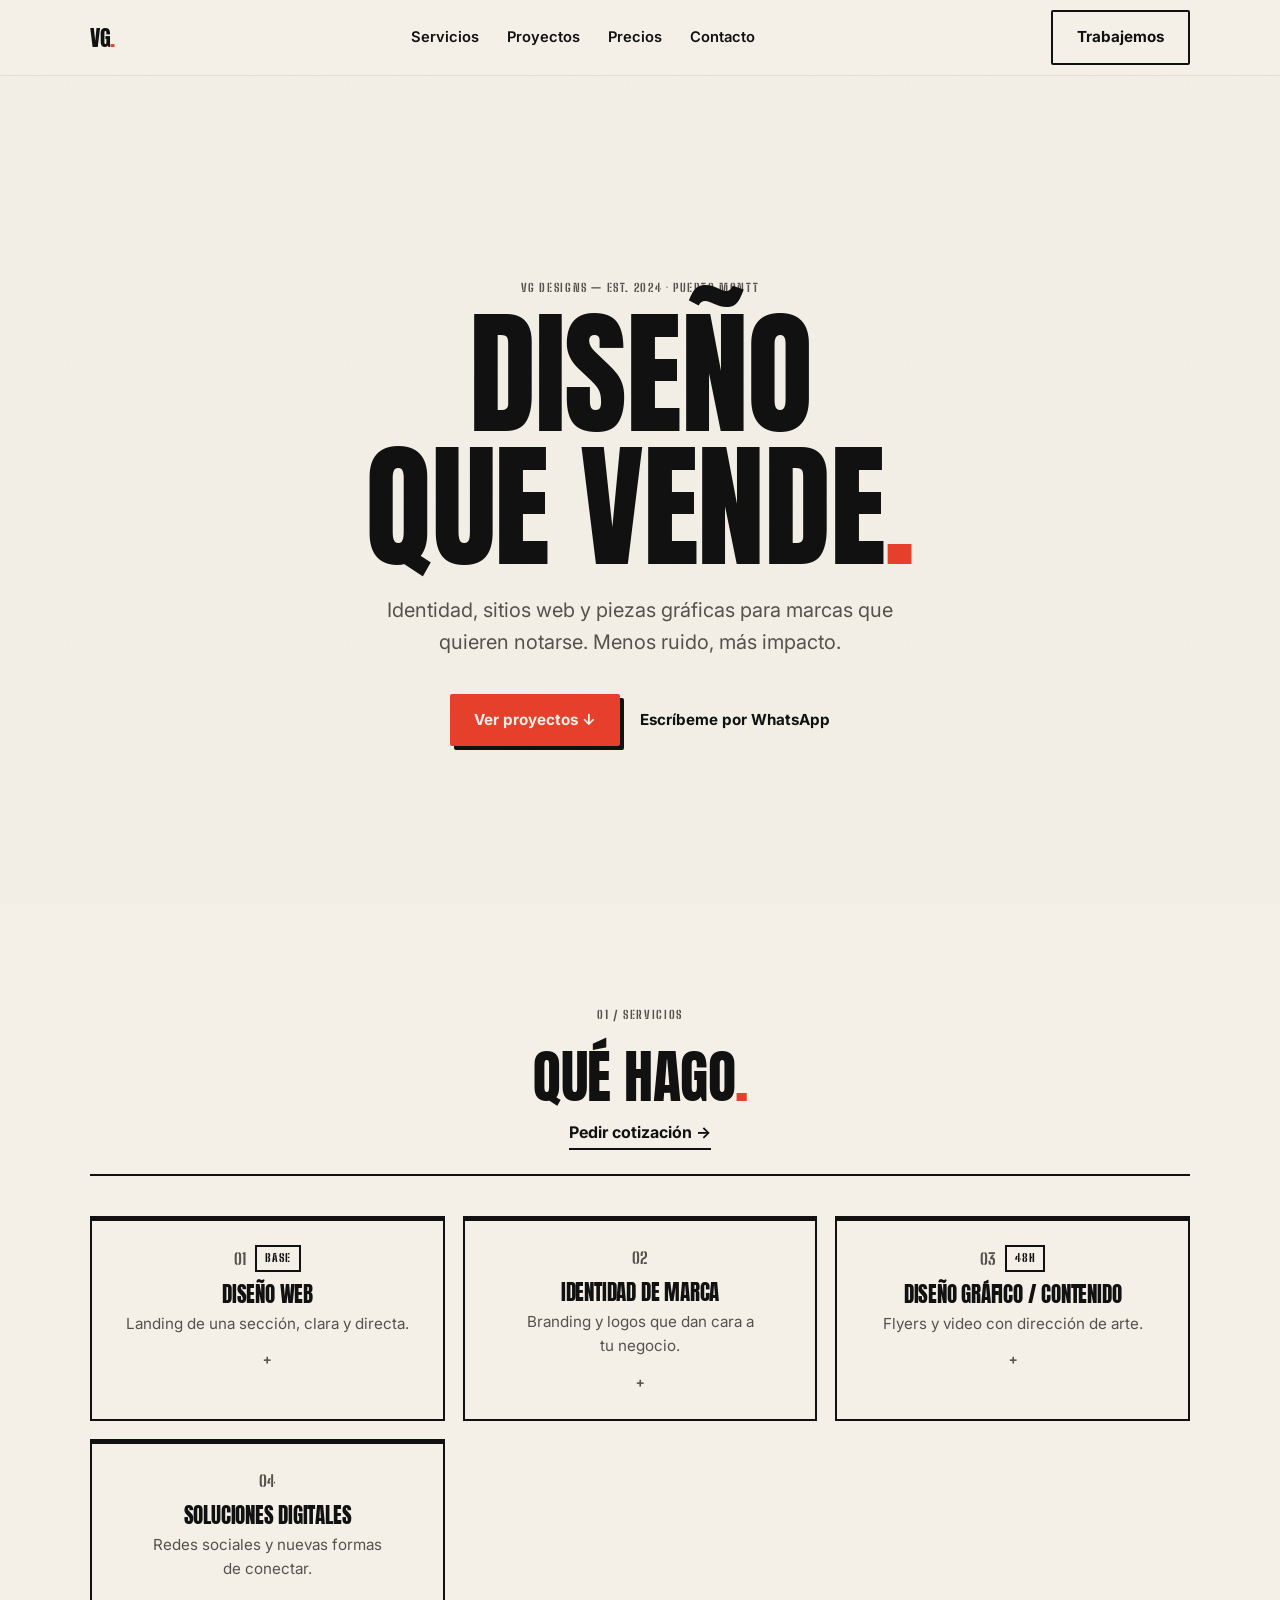
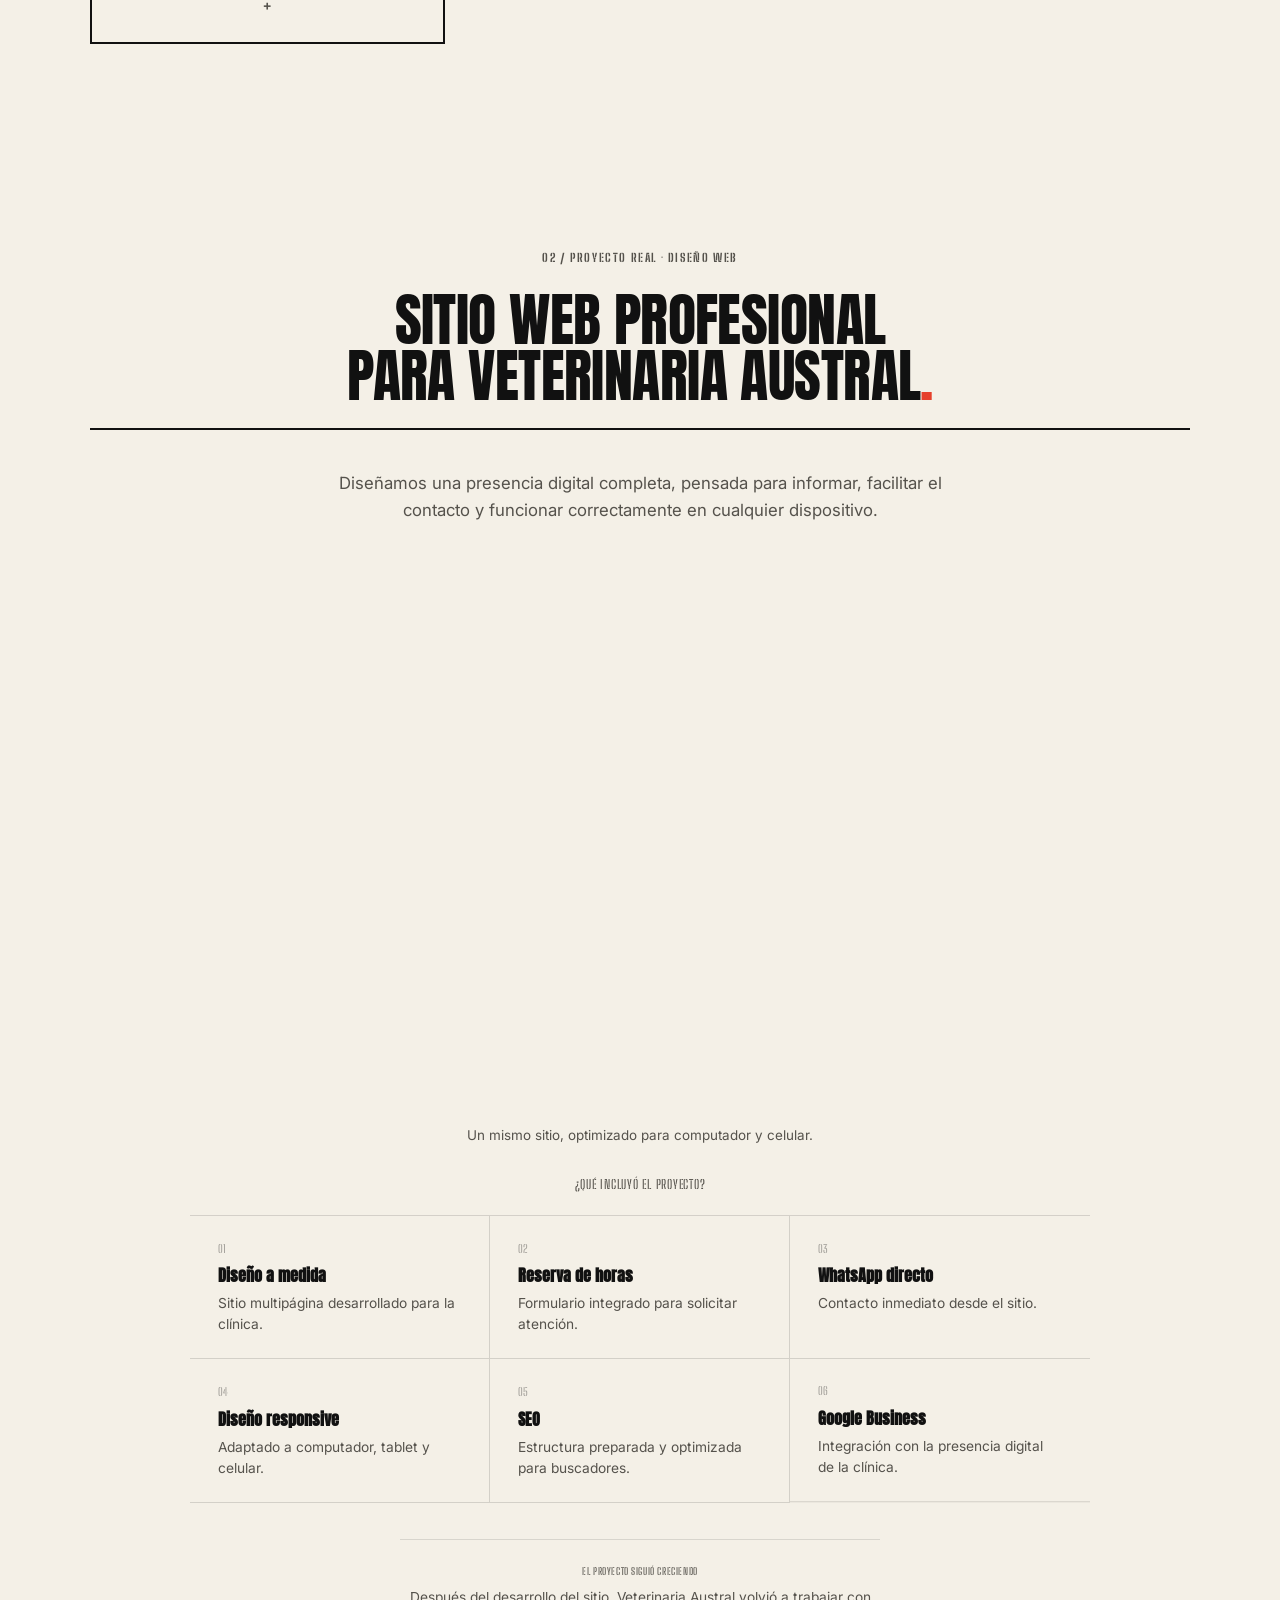
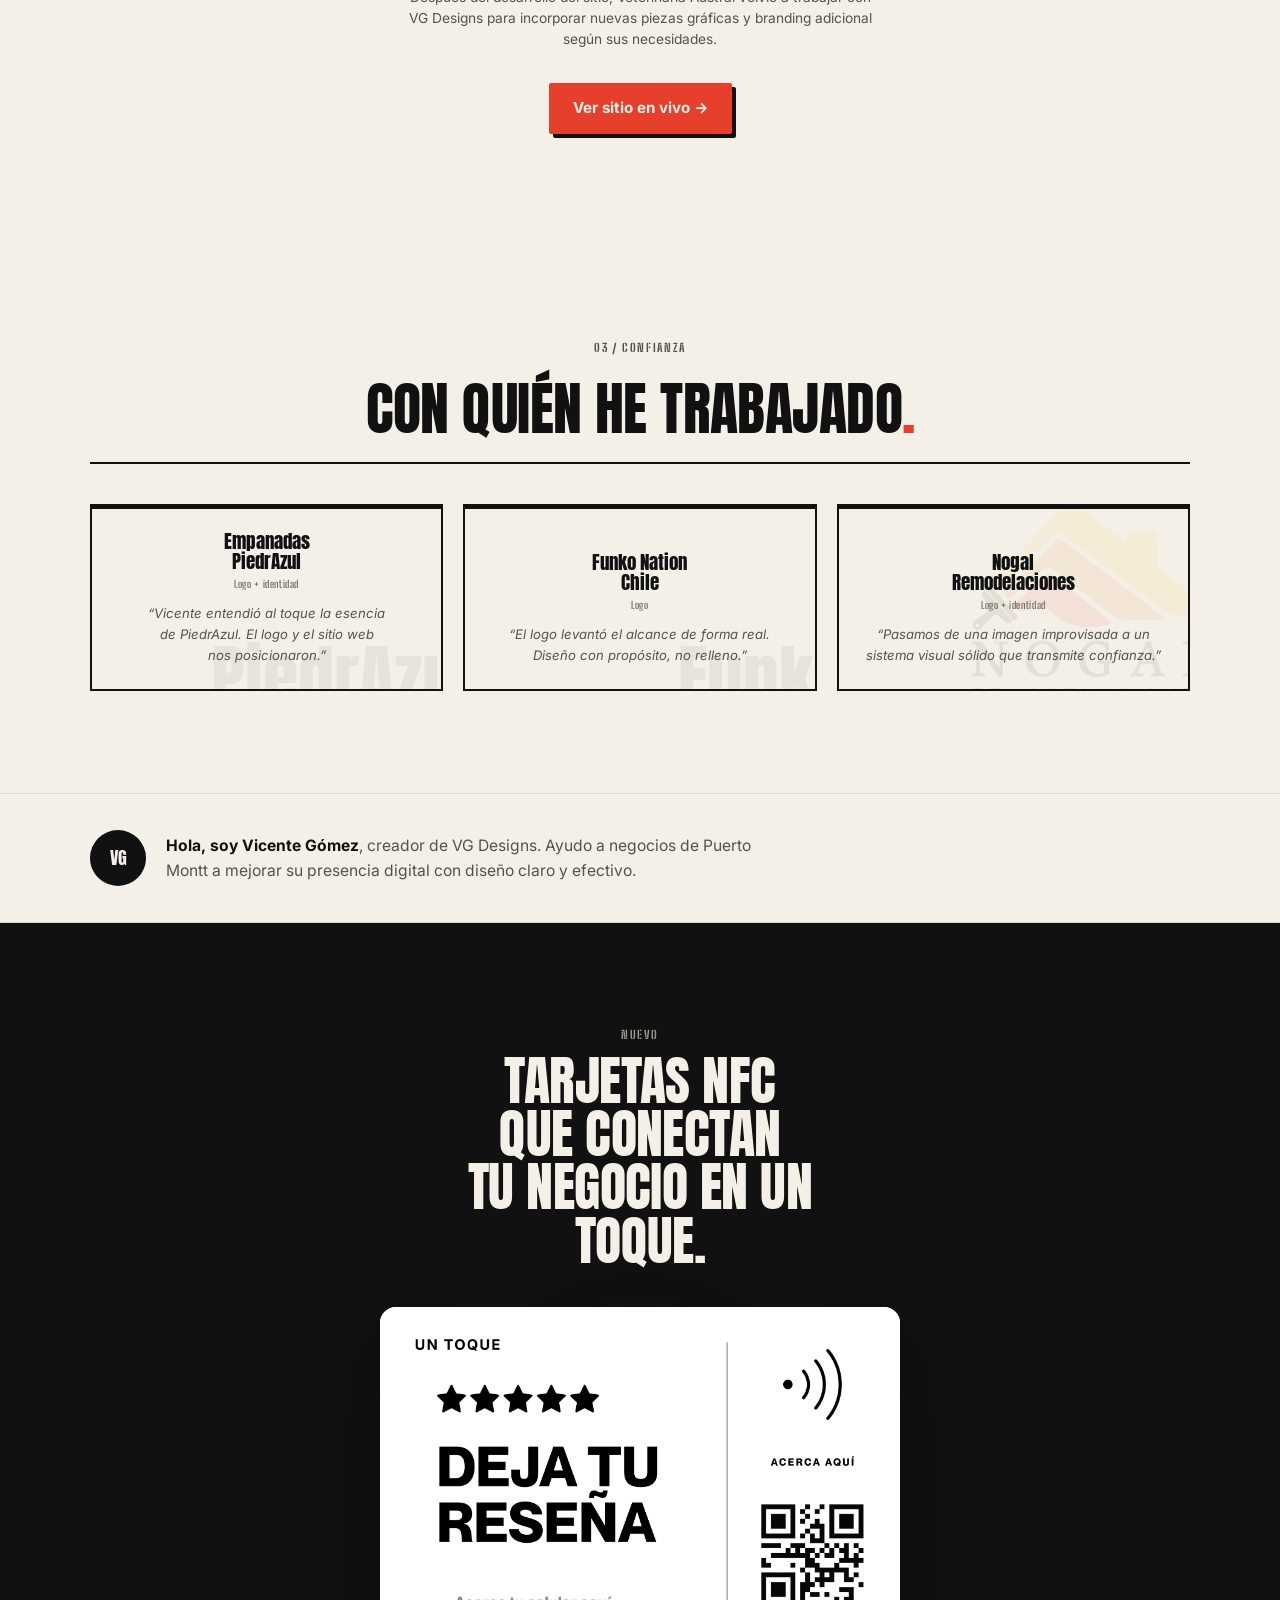
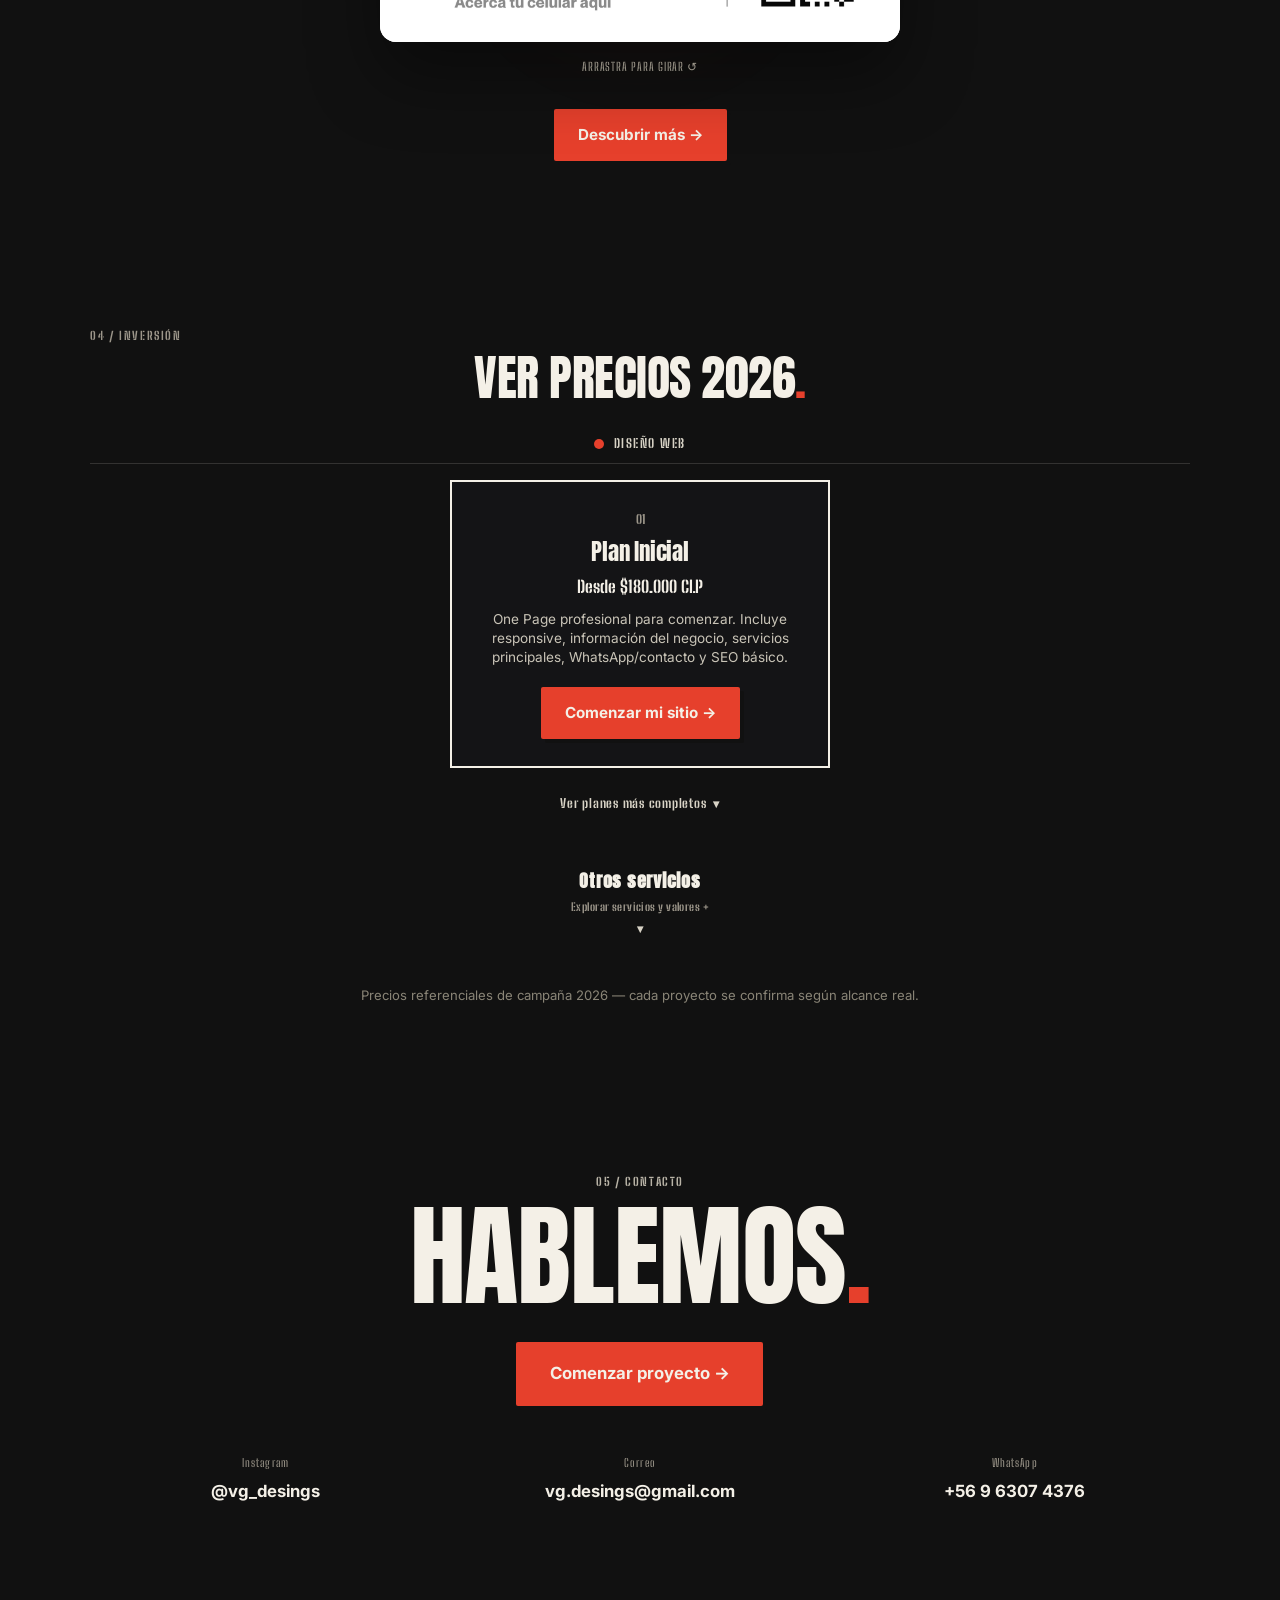
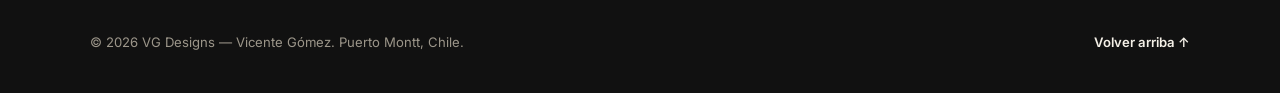
==== index.html @ a32ec121 "Add files via upload" ====
<!DOCTYPE html>
<html lang="es">
<head>
<meta charset="UTF-8">
<meta name="viewport" content="width=device-width, initial-scale=1, viewport-fit=cover">
<title>VG Designs — Vicente Gómez | Diseño web, logos, flyers y publicidad</title>
<meta name="description" content="Vicente Gómez (VG Designs), Puerto Montt. Diseño web, branding, logos, flyers, video y redes sociales para marcas que quieren notarse.">

<link rel="preconnect" href="https://fonts.googleapis.com">
<link rel="preconnect" href="https://fonts.gstatic.com" crossorigin>
<link rel="stylesheet" href="https://fonts.googleapis.com/css2?family=Anton&family=Big+Shoulders+Stencil:wght@600;800&family=Inter:wght@400;500;600;700;800&display=swap">

<link rel="icon" href="data:image/svg+xml,%3Csvg xmlns='http://www.w3.org/2000/svg' viewBox='0 0 100 100'%3E%3Crect width='100' height='100' fill='%230b0b0c'/%3E%3Ctext x='50' y='68' font-family='Arial,sans-serif' font-weight='900' font-size='58' fill='%23f5f1ea' text-anchor='middle'%3EVG%3C/text%3E%3Crect x='72' y='20' width='14' height='14' fill='%23e6402c'/%3E%3C/svg%3E">

<link rel="stylesheet" href="styles.css?v=20260915">
<noscript><style>.reveal{opacity:1!important;transform:none!important;}.splash{display:none!important;}</style></noscript>
</head>
<body>

<a class="skip-link" href="#contenido">Saltar al contenido</a>

<!-- ============== SPLASH ============== -->
<div class="splash" data-splash aria-hidden="true">
  <span class="splash-mark">VG<span class="dot">.</span></span>
</div>

<!-- ============== HEADER ============== -->
<header class="site-header" data-header>
  <div class="container header-inner">
    <a href="#inicio" class="logo">VG<span class="dot">.</span></a>

    <nav class="nav" data-nav>
      <a href="#servicios">Servicios</a>
      <a href="#proyectos">Proyectos</a>
      <a href="#precios">Precios</a>
      <a href="#contacto">Contacto</a>
    </nav>

    <a class="btn btn-outline header-cta" href="https://wa.me/56963074376?text=Hola%20Vicente%2C%20quiero%20cotizar%20un%20proyecto"
       target="_blank" rel="noopener">Trabajemos</a>

    <button class="nav-toggle" data-nav-toggle aria-label="Abrir menú" aria-expanded="false">
      <span></span><span></span><span></span>
    </button>
  </div>
</header>

<main id="contenido">

  <!-- ============== HERO ============== -->
  <section class="hero" id="inicio">
    <div class="hero-grain" aria-hidden="true"></div>

    <div class="container hero-inner">
      <p class="kicker reveal">VG DESIGNS — EST. 2024 · PUERTO MONTT</p>
      <h1 class="hero-title reveal" data-split>DISEÑO<br>QUE VENDE<span class="dot">.</span></h1>
      <p class="hero-sub reveal">Identidad, sitios web y piezas gráficas para marcas que quieren notarse. Menos ruido, más impacto.</p>
      <div class="hero-actions reveal">
        <a class="btn btn-primary" data-magnetic href="#proyectos">Ver proyectos ↓</a>
        <a class="btn btn-ghost-light" data-magnetic href="https://wa.me/56963074376?text=Hola%20Vicente%2C%20quiero%20cotizar%20un%20proyecto" target="_blank" rel="noopener">Escríbeme por WhatsApp</a>
      </div>
    </div>
  </section>

  <!-- ============== SERVICIOS ============== -->
  <section class="section services" id="servicios">
    <div class="container">
      <div class="section-head">
        <p class="kicker reveal">01 / SERVICIOS</p>
        <h2 class="reveal">Qué hago<span class="dot">.</span></h2>
        <a class="link-arrow reveal" href="https://wa.me/56963074376?text=Hola%20Vicente%2C%20quiero%20pedir%20una%20cotizaci%C3%B3n" target="_blank" rel="noopener">Pedir cotización →</a>
      </div>

      <div class="service-grid" data-services>
        <details class="service-card reveal">
          <summary>
            <span class="service-top"><span class="service-n">01</span><span class="service-badge">BASE</span></span>
            <h3>Diseño Web</h3>
            <p class="service-teaser">Landing de una sección, clara y directa.</p>
          </summary>
          <div class="service-detail">
            <p>Un sitio de una sección para mostrar quién eres, qué haces y cómo contactarte — la puerta de entrada digital de tu negocio.</p>
          </div>
        </details>
        <details class="service-card reveal">
          <summary>
            <span class="service-top"><span class="service-n">02</span></span>
            <h3>Identidad de Marca</h3>
            <p class="service-teaser">Branding y logos que dan cara a tu negocio.</p>
          </summary>
          <div class="service-detail">
            <p>Sistema de marca completo (paleta, tipografía, manual de uso) y diseño de logos memorables construidos desde una idea sólida.</p>
          </div>
        </details>
        <details class="service-card reveal">
          <summary>
            <span class="service-top"><span class="service-n">03</span><span class="service-badge">48H</span></span>
            <h3>Diseño Gráfico / Contenido</h3>
            <p class="service-teaser">Flyers y video con dirección de arte.</p>
          </summary>
          <div class="service-detail">
            <p>Flyers con jerarquía clara y tipografía con carácter (entrega en 48h), más edición de video/reels para Instagram y TikTok.</p>
          </div>
        </details>
        <details class="service-card reveal">
          <summary>
            <span class="service-top"><span class="service-n">04</span></span>
            <h3>Soluciones Digitales</h3>
            <p class="service-teaser">Redes sociales y nuevas formas de conectar.</p>
          </summary>
          <div class="service-detail">
            <p>Contenido mensual con estética consistente para tus redes, y tarjetas NFC para compartir tu contacto con un solo toque.</p>
            <a class="link-arrow" href="/tarjetas-nfc">Conocer tarjetas NFC →</a>
          </div>
        </details>
      </div>
    </div>
  </section>

  <!-- ============== PROYECTOS / CASO DE ESTUDIO ============== -->
  <section class="section case-study" id="proyectos">
    <div class="container">
      <div class="section-head">
        <p class="kicker reveal">02 / PROYECTO REAL · DISEÑO WEB</p>
        <h2 class="reveal">Sitio web profesional<br>para Veterinaria Austral<span class="dot">.</span></h2>
      </div>

      <p class="case-lead reveal">Diseñamos una presencia digital completa, pensada para informar, facilitar el contacto y funcionar correctamente en cualquier dispositivo.</p>

      <!-- Mockup grande — protagonista. Capturas reales del sitio, con scroll automático dentro de cada pantalla -->
      <div class="case-devices reveal" aria-hidden="true">
        <div class="device-laptop-lg">
          <div class="device-laptop-screen">
            <div class="device-laptop-bar">
              <span></span><span></span><span></span>
              <i>veterinariaaustral.cl</i>
            </div>
            <div class="device-scroll-frame">
              <img class="device-scroll-img" src="assets/img/case-veterinaria-desktop.png" alt="">
              <span class="device-shine"></span>
            </div>
          </div>
          <div class="device-phone-wrap">
            <div class="device-phone-lg">
              <div class="device-phone-notch"></div>
              <div class="device-scroll-frame device-scroll-frame-sm">
                <img class="device-scroll-img" src="assets/img/case-veterinaria-mobile.png" alt="">
                <span class="device-shine"></span>
              </div>
            </div>
          </div>
        </div>
      </div>
      <p class="device-caption reveal">Un mismo sitio, optimizado para computador y celular.</p>

      <p class="case-grid-heading reveal">¿Qué incluyó el proyecto?</p>
      <ul class="case-grid reveal" data-stagger-group>
        <li class="stagger-item"><span class="case-grid-n">01</span><strong>Diseño a medida</strong><span>Sitio multipágina desarrollado para la clínica.</span></li>
        <li class="stagger-item"><span class="case-grid-n">02</span><strong>Reserva de horas</strong><span>Formulario integrado para solicitar atención.</span></li>
        <li class="stagger-item"><span class="case-grid-n">03</span><strong>WhatsApp directo</strong><span>Contacto inmediato desde el sitio.</span></li>
        <li class="stagger-item"><span class="case-grid-n">04</span><strong>Diseño responsive</strong><span>Adaptado a computador, tablet y celular.</span></li>
        <li class="stagger-item"><span class="case-grid-n">05</span><strong>SEO</strong><span>Estructura preparada y optimizada para buscadores.</span></li>
        <li class="stagger-item"><span class="case-grid-n">06</span><strong>Google Business</strong><span>Integración con la presencia digital de la clínica.</span></li>
      </ul>

      <div class="case-grew reveal">
        <p class="case-grew-kicker">El proyecto siguió creciendo</p>
        <p class="case-grew-text">Después del desarrollo del sitio, Veterinaria Austral volvió a trabajar con VG Designs para incorporar nuevas piezas gráficas y branding adicional según sus necesidades.</p>
      </div>

      <a class="btn btn-primary case-cta reveal" href="https://veterinariaaustral.cl" target="_blank" rel="noopener">Ver sitio en vivo →</a>
    </div>
  </section>

  <!-- ============== TESTIMONIOS / CLIENTES ============== -->
  <section class="section testimonials" id="testimonios">
    <div class="container">
      <div class="section-head">
        <p class="kicker reveal">03 / CONFIANZA</p>
        <h2 class="reveal">Con quién he trabajado<span class="dot">.</span></h2>
      </div>

      <div class="logo-grid" data-stagger-group>
        <article class="logo-card stagger-item" data-mark="PiedrAzul">
          <p class="logo-wordmark">Empanadas<br>PiedrAzul</p>
          <p class="logo-type">Logo + identidad</p>
          <p class="logo-quote">&ldquo;Vicente entendió al toque la esencia de PiedrAzul. El logo y el sitio web nos posicionaron.&rdquo;</p>
        </article>
        <article class="logo-card stagger-item" data-mark="Funko">
          <p class="logo-wordmark">Funko Nation<br>Chile</p>
          <p class="logo-type">Logo</p>
          <p class="logo-quote">&ldquo;El logo levantó el alcance de forma real. Diseño con propósito, no relleno.&rdquo;</p>
        </article>
        <article class="logo-card stagger-item has-logo-bg">
          <img class="logo-bg-img" src="assets/img/nogal-remodelaciones-logo.png" alt="" aria-hidden="true">
          <p class="logo-wordmark">Nogal<br>Remodelaciones</p>
          <p class="logo-type">Logo + identidad</p>
          <p class="logo-quote">&ldquo;Pasamos de una imagen improvisada a un sistema visual sólido que transmite confianza.&rdquo;</p>
        </article>
      </div>
    </div>
  </section>

  <!-- ============== SOBRE MÍ (bloque chico) ============== -->
  <section class="about-strip reveal" id="sobre-mi">
    <div class="container about-strip-inner">
      <div class="about-avatar" aria-hidden="true"><span>VG</span></div>
      <p class="about-text"><strong>Hola, soy Vicente Gómez</strong>, creador de VG Designs. Ayudo a negocios de Puerto Montt a mejorar su presencia digital con diseño claro y efectivo.</p>
    </div>
  </section>

  <!-- ============== TEASER NFC ============== -->
  <section class="section nfc-teaser" id="nfc">
    <div class="container nfc-teaser-inner">
      <p class="kicker reveal">NUEVO</p>
      <h2 class="reveal">Tarjetas NFC que conectan<br>tu negocio en un toque.</h2>

      <div class="nfc-stage reveal">
        <div class="nfc-card-3d">
          <div class="nfc-card-inner" data-nfc-card tabindex="0" role="img" aria-label="Tarjeta NFC — arrastra o usa las flechas para girar y ver ambas caras">
            <div class="nfc-card-face nfc-card-front">
              <img src="assets/img/nfc-card-google.jpg" alt="Cara de la tarjeta NFC: reseñas de Google">
            </div>
            <div class="nfc-card-face nfc-card-back">
              <img src="assets/img/nfc-card-instagram.jpg" alt="Cara de la tarjeta NFC: Instagram">
            </div>
          </div>
        </div>
        <p class="nfc-drag-hint">Arrastra para girar ↺</p>
      </div>

      <a class="btn btn-primary reveal" data-magnetic href="/tarjetas-nfc">Descubrir más →</a>
    </div>
  </section>

  <!-- ============== PRECIOS 2026 ============== -->
  <section class="section pricing2026" id="precios">
    <div class="container">
      <p class="kicker reveal">04 / INVERSIÓN</p>
      <h2 class="reveal">Ver precios 2026<span class="dot">.</span></h2>

      <!-- Diseño Web — el plan de entrada, solo, sin competir visualmente -->
      <div class="price-group reveal">
        <div class="price-group-head"><i class="tag-dot"></i><span>DISEÑO WEB</span></div>

        <div class="price-cards-featured">
          <article class="price-card2 is-lead reveal">
            <span class="price-tag">01</span>
            <h4>Plan Inicial</h4>
            <p class="price-row"><span class="price-now">Desde $180.000 CLP</span></p>
            <p class="price-pitch">One Page profesional para comenzar. Incluye responsive, información del negocio, servicios principales, WhatsApp/contacto y SEO básico.</p>
            <a class="btn btn-primary" data-magnetic href="https://wa.me/56963074376?text=Hola%20Vicente%2C%20quiero%20comenzar%20mi%20sitio%20con%20el%20Plan%20Inicial" target="_blank" rel="noopener">Comenzar mi sitio →</a>
          </article>
        </div>

        <details class="price-more">
          <summary>Ver planes más completos</summary>
          <div class="price-cards price-cards-2" data-stagger-group>
            <article class="price-card2 is-recommended stagger-item">
              <span class="price-tag">02</span>
              <span class="discount-badge">RECOMENDADO</span>
              <h4>Profesional</h4>
              <p class="price-row"><span class="price-now">Desde $380.000 CLP</span></p>
              <p class="price-pitch">La mejor relación precio/servicio para una marca que quiere verse seria.</p>
              <ul>
                <li>Sitio multipágina</li>
                <li>Formularios de contacto</li>
                <li>SEO optimizado + Analytics</li>
                <li>Integraciones a medida</li>
                <li>Secciones personalizadas</li>
              </ul>
              <a class="price-cta" href="https://wa.me/56963074376?text=Hola%20Vicente%2C%20quiero%20cotizar%20el%20Plan%20Profesional" target="_blank" rel="noopener">Reservar cupo →</a>
            </article>
            <article class="price-card2 stagger-item">
              <span class="price-tag">03</span>
              <h4>Premium</h4>
              <p class="price-row"><span class="price-now">Desde $620.000 CLP</span></p>
              <p class="price-pitch">Sitio avanzado con máxima personalización y funcionalidades a medida.</p>
              <ul>
                <li>Personalización avanzada</li>
                <li>Integraciones avanzadas</li>
                <li>SEO avanzado</li>
                <li>Funcionalidades a medida</li>
              </ul>
              <a class="price-cta" href="https://wa.me/56963074376?text=Hola%20Vicente%2C%20quiero%20cotizar%20el%20Plan%20Premium" target="_blank" rel="noopener">Reservar cupo →</a>
            </article>
          </div>
        </details>
      </div>

      <!-- Resto de servicios — escondidos hasta que el visitante quiera investigarlos -->
      <details class="price-more price-more-secondary reveal">
        <summary>
          <span class="price-more-title">Otros servicios</span>
          <span class="price-more-sub">Explorar servicios y valores +</span>
        </summary>
      <div class="price-secondary">
        <div class="price-group reveal">
          <div class="price-group-head"><i class="tag-dot"></i><span>IDENTIDAD &amp; MARCA</span></div>
          <div class="price-cards price-cards-2" data-stagger-group>
            <article class="price-card2 stagger-item">
              <span class="price-tag">02</span>
              <span class="discount-badge">-25%</span>
              <h4>Branding</h4>
              <p class="price-row"><span class="price-now">$160.000</span><span class="price-old">$220.000</span></p>
              <ul>
                <li>Logo principal + variantes</li>
                <li>Paleta y tipografía</li>
                <li>Manual básico PDF</li>
              </ul>
              <a class="price-cta" href="https://wa.me/56963074376?text=Hola%20Vicente%2C%20quiero%20reservar%20cupo%20para%20Branding" target="_blank" rel="noopener">Reservar cupo →</a>
            </article>
            <article class="price-card2 stagger-item">
              <span class="price-tag">03</span>
              <span class="discount-badge">-30%</span>
              <h4>Logos</h4>
              <p class="price-row"><span class="price-now">$55.000</span><span class="price-old">$80.000</span></p>
              <ul>
                <li>2 propuestas</li>
                <li>3 rondas de cambios</li>
                <li>Archivos vectoriales</li>
              </ul>
              <a class="price-cta" href="https://wa.me/56963074376?text=Hola%20Vicente%2C%20quiero%20reservar%20cupo%20para%20un%20Logo" target="_blank" rel="noopener">Reservar cupo →</a>
            </article>
          </div>
        </div>

        <div class="price-group reveal">
          <div class="price-group-head"><i class="tag-dot"></i><span>CONTENIDO</span></div>
          <div class="price-cards price-cards-2" data-stagger-group>
            <article class="price-card2 stagger-item">
              <span class="price-tag">04</span>
              <span class="discount-badge">-35%</span>
              <h4>Flyers</h4>
              <p class="price-row"><span class="price-now">$19.000</span><span class="price-old">$30.000</span></p>
              <ul>
                <li>Diseño en 48h</li>
                <li>Formato print + redes</li>
                <li>2 correcciones</li>
              </ul>
              <a class="price-cta" href="https://wa.me/56963074376?text=Hola%20Vicente%2C%20quiero%20reservar%20cupo%20para%20Flyers" target="_blank" rel="noopener">Reservar cupo →</a>
            </article>
            <article class="price-card2 stagger-item">
              <span class="price-tag">05</span>
              <span class="discount-badge">-35%</span>
              <h4>Video / Reels</h4>
              <p class="price-row"><span class="price-now">$39.000</span><span class="price-old">$60.000</span></p>
              <ul>
                <li>Reel hasta 60s</li>
                <li>Música + subtítulos</li>
                <li>Color grading</li>
              </ul>
              <a class="price-cta" href="https://wa.me/56963074376?text=Hola%20Vicente%2C%20quiero%20reservar%20cupo%20para%20Video%20%2F%20Reels" target="_blank" rel="noopener">Reservar cupo →</a>
            </article>
          </div>
        </div>

        <div class="combo-block reveal">
          <p class="combo-label">Combos con descuento extra</p>
          <div class="combo-grid" data-stagger-group>
            <article class="combo-card stagger-item">
              <h4>Pack Marca</h4>
              <p class="combo-desc">Logo + Branding + 3 Flyers</p>
              <p class="price-row"><span class="price-now">$220.000</span><span class="price-old">$297.000</span></p>
              <a class="price-cta" href="https://wa.me/56963074376?text=Hola%20Vicente%2C%20quiero%20reservar%20el%20Pack%20Marca" target="_blank" rel="noopener">Reservar cupo →</a>
            </article>
            <article class="combo-card stagger-item">
              <h4>Pack Digital</h4>
              <p class="combo-desc">Diseño Web + Logo + 4 Reels</p>
              <p class="price-row"><span class="price-now">$420.000</span><span class="price-old">$611.000</span></p>
              <a class="price-cta" href="https://wa.me/56963074376?text=Hola%20Vicente%2C%20quiero%20reservar%20el%20Pack%20Digital" target="_blank" rel="noopener">Reservar cupo →</a>
            </article>
            <article class="combo-card stagger-item">
              <h4>Pack Total</h4>
              <p class="combo-desc">Web + Branding + Redes Sociales (1 mes)</p>
              <p class="price-row"><span class="price-now">$480.000</span><span class="price-old">$730.000</span></p>
              <a class="price-cta" href="https://wa.me/56963074376?text=Hola%20Vicente%2C%20quiero%20reservar%20el%20Pack%20Total" target="_blank" rel="noopener">Reservar cupo →</a>
            </article>
          </div>
        </div>

        <div class="price-group reveal">
          <div class="price-group-head"><i class="tag-dot"></i><span>OTROS</span></div>
          <p class="price-inline-item"><strong>Redes Sociales</strong> — Contenido mensual con estética consistente. <em>Cotización según plan.</em> <a class="price-cta" href="https://wa.me/56963074376?text=Hola%20Vicente%2C%20quiero%20cotizar%20Redes%20Sociales" target="_blank" rel="noopener">Cotizar →</a></p>
        </div>
      </div>
      </details>

      <p class="pricing-note reveal">Precios referenciales de campaña 2026 — cada proyecto se confirma según alcance real.</p>
    </div>
  </section>

  <!-- ============== CONTACTO ============== -->
  <section class="section contact" id="contacto">
    <div class="container">
      <p class="kicker reveal">05 / CONTACTO</p>
      <h2 class="contact-title reveal">HABLEMOS<span class="dot">.</span></h2>

      <a class="btn btn-primary btn-lg reveal" data-magnetic href="https://wa.me/56963074376?text=Hola%20Vicente%2C%20quiero%20empezar%20un%20proyecto" target="_blank" rel="noopener">Comenzar proyecto →</a>

      <div class="contact-grid reveal">
        <div>
          <p class="contact-label">Instagram</p>
          <a href="https://instagram.com/vg_desings" target="_blank" rel="noopener">@vg_desings</a>
        </div>
        <div>
          <p class="contact-label">Correo</p>
          <a href="mailto:vg.desings@gmail.com">vg.desings@gmail.com</a>
        </div>
        <div>
          <p class="contact-label">WhatsApp</p>
          <a href="https://wa.me/56963074376" target="_blank" rel="noopener">+56 9 6307 4376</a>
        </div>
      </div>
    </div>
  </section>

</main>

<footer class="site-footer">
  <div class="container footer-inner">
    <p>© 2026 VG Designs — Vicente Gómez. Puerto Montt, Chile.</p>
    <a href="#inicio">Volver arriba ↑</a>
  </div>
</footer>

<div class="cursor" data-cursor aria-hidden="true">
  <span class="cursor-dot"></span>
  <span class="cursor-ring"></span>
</div>

<script defer src="lib/gsap.min.js"></script>
<script defer src="lib/ScrollTrigger.min.js"></script>
<script defer src="lib/manifest.js"></script>
<script defer src="main.js?v=20260915"></script>
</body>
</html>
---- styles.css ----
/* =============================================================
   1. Tokens
   ============================================================= */
:root {
  --bg: #0b0b0c;
  --bg-soft: #141416;
  --paper: #f4f0e7;
  --paper-dim: #e8e2d4;
  --ink: #111111;
  --ink-dim: #55524c;
  --cream: #f4f0e7;

  --red: #e6402c;
  --accent: var(--red);

  --font-display: "Anton", "Arial Narrow", sans-serif;
  --font-stencil: "Big Shoulders Stencil", "Arial Narrow", sans-serif;
  --font-sans: "Inter", -apple-system, BlinkMacSystemFont, "Segoe UI", system-ui, sans-serif;

  --ease-out: cubic-bezier(0.16, 1, 0.3, 1);
  --ease-bounce: cubic-bezier(0.34, 1.56, 0.64, 1);

  --nav-h: 76px;
  --container: 1180px;
}

/* =============================================================
   2. Reset & base
   ============================================================= */
*, *::before, *::after { box-sizing: border-box; margin: 0; }
html {
  -webkit-text-size-adjust: 100%;
  tab-size: 2;
  overflow-x: clip;
  scroll-behavior: smooth;
  scroll-padding-top: var(--nav-h);
}
@media (prefers-reduced-motion: reduce) { html { scroll-behavior: auto; } }

body {
  background: var(--paper);
  color: var(--ink);
  font-family: var(--font-sans);
  font-size: 16px;
  line-height: 1.6;
  -webkit-font-smoothing: antialiased;
  -moz-osx-font-smoothing: grayscale;
  text-rendering: optimizeLegibility;
  overflow-x: clip;
  overscroll-behavior-y: none;
}

img, svg, video { display: block; max-width: 100%; }
img { height: auto; }
button { font: inherit; color: inherit; cursor: pointer; border: 0; background: none; }
a { color: inherit; text-decoration: none; }
p { text-wrap: pretty; }
ul { list-style: none; padding: 0; }
h1, h2, h3, h4 {
  font-family: var(--font-display);
  text-transform: uppercase;
  text-wrap: balance;
  line-height: 0.98;
  letter-spacing: -0.01em;
  font-weight: 400;
}
em { font-style: normal; color: var(--red); }
::selection { background: var(--red); color: var(--cream); }

:focus-visible {
  outline: 2px solid var(--red);
  outline-offset: 3px;
  border-radius: 2px;
}

.skip-link {
  position: fixed; top: -100px; left: 1rem;
  padding: .6rem 1rem; background: var(--ink); color: var(--cream);
  z-index: 9999; border-radius: 6px; font-weight: 600;
}
.skip-link:focus { top: 1rem; }

.dot { color: var(--red); }

/* =============================================================
   3. Utilities
   ============================================================= */
.container {
  width: 100%;
  max-width: var(--container);
  margin-inline: auto;
  padding-inline: 1.25rem;
}
@media (min-width: 720px) { .container { padding-inline: 2rem; } }

.kicker {
  font-family: var(--font-stencil);
  font-weight: 700;
  font-size: .72rem;
  letter-spacing: .14em;
  text-transform: uppercase;
  color: var(--ink-dim);
  margin-bottom: .6rem;
}
.section .kicker { color: var(--ink-dim); }
.contact .kicker { color: #b8b3a6; }

.section { padding-block: clamp(3.5rem, 8vw, 6.5rem); }

.body-lg { font-size: clamp(1.02rem, 1.6vw, 1.2rem); color: var(--ink-dim); max-width: 52ch; }

/* Reveal-on-scroll */
.reveal { opacity: 0; transform: translateY(28px); transition: opacity .7s var(--ease-out), transform .7s var(--ease-out); }
.reveal.is-visible { opacity: 1; transform: none; }
.reveal[data-split] { opacity: 1; transform: none; }

.link-arrow {
  font-weight: 700;
  border-bottom: 2px solid var(--ink);
  padding-bottom: .15rem;
  transition: opacity .3s var(--ease-out), border-color .3s var(--ease-out);
  white-space: nowrap;
}
.link-arrow:hover { opacity: .6; }
.contact .link-arrow { border-color: var(--cream); }

/* =============================================================
   4. Buttons
   ============================================================= */
.btn {
  display: inline-flex;
  align-items: center;
  gap: .4rem;
  padding: .85rem 1.5rem;
  font-weight: 700;
  font-size: .95rem;
  border-radius: 2px;
  transition: transform .3s var(--ease-out), background .3s var(--ease-out), color .3s var(--ease-out), box-shadow .3s var(--ease-out);
}
@media (hover: hover) {
  .btn:hover { transform: translateY(-3px); }
}
.btn-primary { background: var(--red); color: var(--cream); box-shadow: 4px 4px 0 var(--ink); }
@media (hover: hover) { .btn-primary:hover { background: #ff5a41; box-shadow: 6px 6px 0 var(--ink); } }

.btn-outline { border: 2px solid var(--ink); color: var(--ink); }
@media (hover: hover) { .btn-outline:hover { background: var(--ink); color: var(--cream); } }

.btn-ghost-light { color: var(--ink); border-radius: 0; padding-inline: 0; }

.btn-lg { padding: 1.15rem 2.1rem; font-size: 1.05rem; }

/* =============================================================
   5. Splash
   ============================================================= */
.splash {
  position: fixed; inset: 0; z-index: 999;
  background: var(--ink);
  display: flex; align-items: center; justify-content: center;
  animation: splashSafety .01s 3.2s forwards;
}
.splash.is-out { opacity: 0; pointer-events: none; transition: opacity .5s var(--ease-out); }
.splash-mark {
  font-family: var(--font-display);
  color: var(--cream);
  font-size: clamp(2.5rem, 8vw, 5rem);
  letter-spacing: -.02em;
  animation: splashPulse 1.1s var(--ease-out) infinite alternate;
}
@keyframes splashPulse { from { opacity: .45; } to { opacity: 1; } }
@keyframes splashSafety { to { opacity: 0; pointer-events: none; } }
@media (prefers-reduced-motion: reduce) {
  .splash-mark { animation: none; }
}

/* =============================================================
   6. Header
   ============================================================= */
.site-header {
  position: sticky; top: 0; z-index: 500;
  height: var(--nav-h);
  display: flex; align-items: center;
  background: rgba(244, 240, 231, .88);
  backdrop-filter: blur(10px) saturate(140%);
  -webkit-backdrop-filter: blur(10px) saturate(140%);
  border-bottom: 1px solid rgba(17,17,17,.08);
  transition: background .3s var(--ease-out);
}
@supports not (backdrop-filter: blur(10px)) {
  .site-header { background: var(--paper); }
}
.header-inner { display: flex; align-items: center; justify-content: space-between; gap: 1rem; }
.logo { font-family: var(--font-display); font-size: 1.4rem; letter-spacing: -.02em; }

.nav { display: none; gap: 1.75rem; }
.nav a { font-weight: 600; font-size: .92rem; position: relative; }
.nav a::after {
  content: ""; position: absolute; left: 0; right: 100%; bottom: -4px; height: 2px;
  background: var(--red); transition: right .3s var(--ease-out);
}
@media (hover: hover) { .nav a:hover::after { right: 0; } }

.header-cta { display: none; }

.nav-toggle {
  display: flex; flex-direction: column; justify-content: center; gap: 5px;
  width: 40px; height: 40px; padding: 0;
}
.nav-toggle span { display: block; width: 24px; height: 2px; background: var(--ink); transition: transform .3s var(--ease-out), opacity .3s var(--ease-out); }
.nav-toggle[aria-expanded="true"] span:nth-child(1) { transform: translateY(7px) rotate(45deg); }
.nav-toggle[aria-expanded="true"] span:nth-child(2) { opacity: 0; }
.nav-toggle[aria-expanded="true"] span:nth-child(3) { transform: translateY(-7px) rotate(-45deg); }

.nav.is-open {
  display: flex; flex-direction: column; gap: 0;
  position: absolute; top: var(--nav-h); left: 0; right: 0;
  background: var(--paper); border-bottom: 1px solid rgba(17,17,17,.08);
  padding: .5rem 1.25rem 1.25rem;
}
.nav.is-open a { padding-block: .7rem; border-bottom: 1px solid rgba(17,17,17,.08); }

@media (min-width: 960px) {
  .nav { display: flex; position: static; background: none; padding: 0; border: 0; }
  .header-cta { display: inline-flex; }
  .nav-toggle { display: none; }
}

/* =============================================================
   6.5 Custom cursor (opacity 0 until first mousemove — gotcha A.3)
   ============================================================= */
.cursor { position: fixed; top: 0; left: 0; z-index: 900; pointer-events: none; opacity: 0; transition: opacity .25s var(--ease-out); }
.cursor.is-ready { opacity: 1; }
.cursor-dot, .cursor-ring {
  position: fixed; top: 0; left: 0;
  border-radius: 50%;
  transform: translate3d(-50%, -50%, 0);
}
.cursor-dot { width: 6px; height: 6px; background: var(--red); }
.cursor-ring { width: 34px; height: 34px; border: 2px solid var(--ink); transition: width .25s var(--ease-out), height .25s var(--ease-out), border-color .25s var(--ease-out); }
.cursor.is-hovering .cursor-ring { width: 54px; height: 54px; border-color: var(--red); }
@media (hover: none), (pointer: coarse) { .cursor { display: none; } }

/* Split-hero words (progressively enhanced by GSAP; visible by default via .reveal[data-split]) */
.split-word { display: inline-block; will-change: transform, opacity; }

[data-magnetic] { will-change: transform; }

/* =============================================================
   7. Hero
   ============================================================= */
.hero {
  position: relative;
  min-height: 92svh;
  display: flex; flex-direction: column; justify-content: center;
  padding-top: calc(var(--nav-h) + 2rem);
  padding-bottom: 4rem;
  background: var(--paper);
  overflow: clip;
}
.hero-grain {
  position: absolute; inset: -10%;
  pointer-events: none;
  opacity: .16;
  background-image: url("data:image/svg+xml,%3Csvg xmlns='http://www.w3.org/2000/svg' width='140' height='140'%3E%3Cfilter id='n'%3E%3CfeTurbulence type='fractalNoise' baseFrequency='0.9' numOctaves='2' stitchTiles='stitch'/%3E%3C/filter%3E%3Crect width='100%25' height='100%25' filter='url(%23n)' opacity='0.35'/%3E%3C/svg%3E");
  mix-blend-mode: multiply;
}
.hero-inner { position: relative; z-index: 1; text-align: center; display: flex; flex-direction: column; align-items: center; }
.hero-title {
  font-size: clamp(3rem, 12vw, 8.5rem);
  max-width: 16ch;
}
.hero-sub { max-width: 42ch; margin-top: 1.25rem; font-size: clamp(1.02rem, 1.7vw, 1.25rem); color: var(--ink-dim); }
.hero-actions { display: flex; flex-wrap: wrap; justify-content: center; gap: 1.25rem; align-items: center; margin-top: 2.25rem; }

.tag-dot { width: 8px; height: 8px; border-radius: 50%; flex: none; background: var(--red); }

/* =============================================================
   8. Section head / Services
   ============================================================= */
.section-head {
  display: flex; flex-direction: column; align-items: center; text-align: center;
  gap: .9rem; margin-bottom: 2.5rem;
  border-bottom: 2px solid var(--ink); padding-bottom: 1.5rem;
}
.section-head h2 { font-size: clamp(2.2rem, 5vw, 3.6rem); }

.service-grid { display: grid; gap: 1.1rem; grid-template-columns: 1fr; }
@media (min-width: 720px) { .service-grid { grid-template-columns: repeat(2, 1fr); } }
@media (min-width: 1024px) { .service-grid { grid-template-columns: repeat(3, 1fr); } }

.service-card {
  border: 2px solid var(--ink);
  border-top-width: 5px;
  background: var(--cream);
  padding: 1.5rem;
  text-align: center;
  transition: transform .35s var(--ease-out), box-shadow .35s var(--ease-out);
}
@media (hover: hover) {
  .service-card:hover { transform: translateY(-6px); box-shadow: 6px 10px 0 rgba(17,17,17,.15); }
}
.service-card h3 { font-size: 1.3rem; margin-block: .8rem .4rem; }
.service-card p { color: var(--ink-dim); font-size: .95rem; }
.service-top { display: flex; align-items: center; justify-content: center; gap: .6rem; }
.service-n { font-family: var(--font-stencil); font-weight: 700; color: var(--ink-dim); }
.service-badge {
  font-family: var(--font-stencil); font-weight: 800; font-size: .7rem; letter-spacing: .06em;
  border: 2px solid var(--ink); padding: .18rem .5rem;
}

/* Service cards are <details> — closed by default, one line of teaser, detail on demand */
.service-card summary {
  cursor: pointer; list-style: none;
}
.service-card summary::-webkit-details-marker { display: none; }
.service-teaser { font-size: .88rem; }
.service-card summary::after {
  content: "+"; display: block; margin-top: .7rem;
  font-family: var(--font-stencil); font-weight: 700; color: var(--ink-dim);
  transition: transform .3s var(--ease-out);
}
.service-card[open] summary::after { transform: rotate(45deg); }
.service-detail {
  margin-top: 1rem; padding-top: 1rem; border-top: 1px solid rgba(17,17,17,.12);
  font-size: .9rem; color: var(--ink-dim); display: flex; flex-direction: column; align-items: center; gap: .6rem;
}

/* =============================================================
   9. Pricing 2026 (dark, matches .contact treatment)
   ============================================================= */
.pricing2026 {
  background: var(--ink); color: var(--cream);
  padding-block: clamp(2.5rem, 5vw, 4rem);
}
.pricing2026 .kicker { color: #9c968a; }
.pricing2026 h2 { font-size: clamp(2rem, 4.5vw, 3rem); margin-bottom: 2rem; text-align: center; }

.price-group { margin-bottom: 1.75rem; }
.price-group-head {
  display: flex; align-items: center; justify-content: center; gap: .6rem;
  font-family: var(--font-stencil); font-weight: 700; font-size: .78rem; letter-spacing: .12em;
  color: #d8d3c6; margin-bottom: 1rem;
  padding-bottom: .6rem; border-bottom: 1px solid rgba(244,240,231,.15);
}
.price-group-head .tag-dot { width: 10px; height: 10px; }

/* The lead plan — one centered, prominent card, nothing competing next to it */
.price-cards-featured { display: flex; justify-content: center; margin-bottom: 1rem; }
.price-card2.is-lead {
  max-width: 380px;
  padding: 1.75rem 1.6rem;
  border: 2px solid var(--cream);
}
.price-card2.is-lead h4 { font-size: 1.45rem; }
.price-card2.is-lead .price-now { font-size: 1.05rem; color: var(--cream); font-weight: 700; }
.price-card2.is-lead .price-pitch { color: #c9c4b7; margin-bottom: 1.1rem; }
.price-card2.is-lead .btn { margin-top: .1rem; }

/* "Ver planes más completos" — native <details>, works with no JS */
.price-more { text-align: center; margin-bottom: .5rem; }
.price-more summary {
  cursor: pointer; list-style: none;
  display: inline-flex; align-items: center; gap: .4rem;
  font-family: var(--font-stencil); font-weight: 700; font-size: .78rem; letter-spacing: .06em;
  color: #d8d3c6; padding: .6rem 0;
  transition: color .3s var(--ease-out);
}
.price-more summary::-webkit-details-marker { display: none; }
.price-more summary::after { content: "▾"; transition: transform .3s var(--ease-out); }
.price-more[open] summary::after { transform: rotate(180deg); }
@media (hover: hover) { .price-more summary:hover { color: var(--cream); } }
.price-more .price-cards { margin-top: 1rem; }

/* "Otros servicios" — a small, elegant door to everything else, closed by default */
.price-more-secondary { margin-top: .5rem; margin-bottom: 0; }
.price-more-secondary summary {
  display: flex; flex-direction: column; align-items: center; gap: .2rem;
  padding: .9rem 0;
}
.price-more-title { font-family: var(--font-display); text-transform: none; font-size: 1.15rem; color: var(--cream); }
.price-more-sub { font-family: var(--font-stencil); font-size: .68rem; letter-spacing: .04em; color: #9c968a; }
.price-more-secondary .price-secondary { margin-top: 1.25rem; }

.price-inline-item {
  text-align: center; font-size: .9rem; color: #c9c4b7;
  display: flex; flex-wrap: wrap; align-items: baseline; justify-content: center; gap: .5rem;
}
.price-inline-item strong { color: var(--cream); }
.price-inline-item em { font-style: normal; color: #9c968a; }
.price-inline-item .price-cta { font-size: .8rem; }

/* Secondary services — present, but visually quieter than Diseño Web */
.price-secondary { padding-top: 1rem; border-top: 1px solid rgba(244,240,231,.12); }
.price-secondary .price-group-head { font-size: .68rem; opacity: .8; margin-bottom: .75rem; }
.price-secondary .price-group { margin-bottom: 1.25rem; }
.price-secondary .price-card2 { padding: 1.1rem 1.1rem; }
.price-secondary .price-card2 h4 { font-size: 1.05rem; margin-block: .5rem .4rem; }
.price-secondary .price-pitch { display: none; }

.price-cards { display: grid; gap: 1.1rem; grid-template-columns: 1fr; }
@media (min-width: 720px) { .price-cards-2 { grid-template-columns: repeat(2, 1fr); } }
@media (min-width: 860px) { .price-cards-3 { grid-template-columns: repeat(3, 1fr); } }

.price-card2 {
  position: relative;
  background: var(--bg-soft);
  border: 1px solid rgba(244,240,231,.12); border-top-width: 4px; border-top-color: var(--red);
  padding: 1.6rem 1.5rem;
  display: flex; flex-direction: column; align-items: center; text-align: center;
  transition: transform .35s var(--ease-out), border-color .35s var(--ease-out);
}
@media (hover: hover) { .price-card2:hover { transform: translateY(-5px); } }

.price-pitch { font-size: .85rem; color: #9c968a; margin-top: -.5rem; margin-bottom: 1.1rem; line-height: 1.4; }

/* Featured/recommended plan — inverted to cream so it visually wins against its two dark siblings */
.price-card2.is-recommended {
  background: var(--cream); color: var(--ink);
  border-top-color: var(--red);
  transform: scale(1.03);
}
@media (hover: hover) { .price-card2.is-recommended:hover { transform: scale(1.03) translateY(-5px); } }
.price-card2.is-recommended .price-tag { color: var(--ink-dim); }
.price-card2.is-recommended .price-pitch { color: var(--ink-dim); }
.price-card2.is-recommended .price-now { color: var(--ink-dim); }
.price-card2.is-recommended li { color: var(--ink-dim); }
.price-card2.is-recommended li::before { color: var(--red); }
.price-card2.is-recommended .price-cta { border-bottom-color: var(--ink); }
.price-card2.is-recommended .discount-badge { border-color: var(--red); color: var(--red); }

.price-tag { font-family: var(--font-stencil); font-weight: 700; font-size: .78rem; color: #9c968a; }
/* Kept discreet on purpose — a quiet corner note, not a shout */
.discount-badge {
  position: absolute; top: 1.2rem; right: 1.2rem;
  background: transparent; border: 1px solid rgba(244,240,231,.35); color: #c9c4b7;
  font-family: var(--font-stencil); font-weight: 700; font-size: .6rem; letter-spacing: .04em;
  padding: .2rem .45rem;
}
.price-card2 h4, .combo-card h4 {
  font-family: var(--font-display); text-transform: none; font-size: 1.35rem;
  margin-block: .7rem .6rem; letter-spacing: -0.01em;
}
.price-row { display: flex; align-items: baseline; justify-content: center; gap: .6rem; margin-bottom: 1.1rem; }
/* The price is noted, not shouted — the plan name above carries the visual weight */
.price-now { font-family: var(--font-stencil); font-weight: 600; font-size: .92rem; color: #9c968a; }
.price-old { font-size: .8rem; color: #7a756a; text-decoration: line-through; }

.price-card2 ul { display: flex; flex-direction: column; align-items: center; gap: .5rem; flex-grow: 1; margin-bottom: 1.4rem; }
.price-card2 li { font-size: .88rem; color: #c9c4b7; }
.price-card2 li::before { content: "▸ "; color: var(--red); }

.price-cta {
  align-self: center;
  font-weight: 700; font-size: .85rem; letter-spacing: .02em;
  border-bottom: 2px solid var(--cream); padding-bottom: .15rem;
  transition: opacity .3s var(--ease-out), border-color .3s var(--ease-out);
}
@media (hover: hover) { .price-cta:hover { opacity: .65; } }

/* Combos */
.combo-block { margin-top: 1.5rem; text-align: center; }
.combo-label {
  font-family: var(--font-stencil); font-weight: 700; font-size: .75rem; letter-spacing: .12em;
  text-transform: uppercase; color: var(--red); margin-bottom: 1.25rem;
}
.combo-grid { display: grid; gap: 1.1rem; grid-template-columns: 1fr; }
@media (min-width: 860px) { .combo-grid { grid-template-columns: repeat(3, 1fr); } }
.combo-card {
  border: 1px solid var(--red); padding: 1.6rem 1.5rem;
  background: rgba(230, 64, 44, .06);
  display: flex; flex-direction: column; align-items: center;
  transition: transform .35s var(--ease-out), background .35s var(--ease-out);
}
@media (hover: hover) { .combo-card:hover { transform: translateY(-5px); background: rgba(230,64,44,.12); } }
.combo-desc { font-size: .85rem; color: #c9c4b7; margin-bottom: 1rem; }

.pricing-note { margin-top: 2rem; font-size: .82rem; color: #8a8577; text-align: center; }

/* =============================================================
   10. Proyectos / case study
   ============================================================= */
.case-lead {
  text-align: center; max-width: 56ch; margin: 0 auto 1.75rem;
  color: var(--ink-dim); font-size: 1.05rem; line-height: 1.6;
}

/* Big centered laptop+phone mockup — the protagonist. Real site screenshots scroll inside each screen. */
.case-devices {
  position: relative;
  display: flex; justify-content: center;
  padding: 1.5rem 0 2.75rem;
}
.case-devices::before {
  content: ""; position: absolute; inset: -12% 0 0;
  background: radial-gradient(50% 50% at 50% 32%, rgba(42,143,143,.3), transparent 72%);
  filter: blur(48px); z-index: 0; pointer-events: none;
  animation: deviceGlow 5s ease-in-out infinite;
}
.device-laptop-lg {
  position: relative; z-index: 1;
  width: 100%; max-width: 760px;
  border: 1px solid rgba(17,17,17,.12);
  border-radius: 8px;
  box-shadow: 0 30px 70px rgba(0,0,0,.28), 0 8px 20px rgba(0,0,0,.12);
  background: #fff;
  animation: deviceFloat 6s ease-in-out infinite;
}
/* Clips the laptop bar + screen to the rounded frame — kept separate from .device-laptop-lg
   so the phone (positioned relative to the laptop) can overhang below without being clipped */
.device-laptop-screen { overflow: hidden; border-radius: 8px; }
.device-laptop-bar {
  display: flex; align-items: center; gap: .35rem;
  background: #e4ded0; padding: .55rem .75rem;
}
.device-laptop-bar span { width: 8px; height: 8px; border-radius: 50%; background: rgba(17,17,17,.25); }
.device-laptop-bar i { margin-left: .7rem; font-size: .68rem; color: var(--ink-dim); font-style: normal; }

.device-scroll-frame { position: relative; overflow: hidden; height: 460px; background: #eaf6f4; }
.device-scroll-frame-sm { height: auto; aspect-ratio: 9 / 19.5; }
.device-scroll-img {
  display: block; width: 100%; height: auto;
  animation: deviceScroll 36s ease-in-out infinite;
}
.device-scroll-frame-sm .device-scroll-img { animation-name: deviceScrollSm; animation-duration: 40s; }

/* Subtle diagonal glass-shine sweep — sells "the screen is on", not a static image dropped in a box */
.device-shine {
  position: absolute; inset: 0; pointer-events: none; z-index: 1;
  background: linear-gradient(115deg, transparent 42%, rgba(255,255,255,.22) 50%, transparent 58%);
  background-size: 250% 250%;
  animation: deviceShine 8s ease-in-out infinite;
}

/* Anchored to the laptop itself (not the section) — a fixed, small overhang below the
   laptop's own bottom edge, so it never drifts with the section's padding or the phone's
   own (variable, aspect-ratio-driven) height. */
.device-phone-wrap {
  position: absolute; z-index: 2; bottom: -28px; left: 50%;
  transform: translateX(-50%);
}
.device-phone-lg {
  width: clamp(100px, 20vw, 172px);
  border: 6px solid #111; border-radius: 22px;
  background: #111;
  box-shadow: 0 16px 34px rgba(0,0,0,.3);
  overflow: hidden;
  animation: deviceFloat 6s ease-in-out infinite .7s;
}
.device-phone-notch { width: 24%; height: 5px; background: #111; border-radius: 3px; margin: 7px auto 0; }

.device-caption {
  text-align: center; font-size: .84rem; color: var(--ink-dim);
  margin-top: .5rem; margin-bottom: 1.75rem;
}

@keyframes deviceFloat { 0%, 100% { transform: translateY(0); } 50% { transform: translateY(-8px); } }
@keyframes deviceGlow { 0%, 100% { opacity: .55; } 50% { opacity: 1; } }
@keyframes deviceShine { 0%, 100% { background-position: 0% 0%; } 50% { background-position: 100% 100%; } }
/* Multi-stop tour through the real site (hero → services → gallery/reviews → back), not a single bounce */
@keyframes deviceScroll {
  0%, 8%   { transform: translateY(0); }
  28%, 38% { transform: translateY(-620px); }
  58%, 68% { transform: translateY(-1240px); }
  88%, 96% { transform: translateY(-1810px); }
  100%     { transform: translateY(0); }
}
@keyframes deviceScrollSm {
  0%, 8%   { transform: translateY(0); }
  28%, 38% { transform: translateY(-300px); }
  58%, 68% { transform: translateY(-560px); }
  88%, 96% { transform: translateY(-820px); }
  100%     { transform: translateY(0); }
}
@media (prefers-reduced-motion: reduce) {
  .device-laptop-lg, .device-phone-lg, .case-devices::before, .device-scroll-img, .device-shine { animation: none; }
}

/* Editorial feature grid — qué incluyó el proyecto: thin dividers + small numbers, no boxes */
.case-grid-heading {
  text-align: center; font-family: var(--font-stencil); font-size: .78rem;
  letter-spacing: .06em; text-transform: uppercase; color: var(--ink-dim);
  margin-bottom: 1.25rem;
}
.case-grid {
  display: grid; grid-template-columns: repeat(3, 1fr);
  max-width: 900px; margin: 0 auto 2.25rem;
  border-top: 1px solid rgba(17,17,17,.14);
}
.case-grid li {
  padding: 1.5rem 1.75rem;
  border-right: 1px solid rgba(17,17,17,.14);
  border-bottom: 1px solid rgba(17,17,17,.14);
  display: flex; flex-direction: column; gap: .3rem;
}
.case-grid li:nth-child(3n) { border-right: none; }
.case-grid-n {
  font-family: var(--font-stencil); font-size: .7rem; letter-spacing: .04em;
  color: rgba(17,17,17,.35);
}
.case-grid strong { font-family: var(--font-display); text-transform: none; font-size: 1.02rem; color: var(--ink); }
.case-grid span:last-child { font-size: .86rem; color: var(--ink-dim); line-height: 1.5; }
@media (max-width: 720px) {
  .case-grid { grid-template-columns: 1fr; }
  .case-grid li { border-right: none; }
}

/* Secondary block — el proyecto siguió creciendo: compact, must not compete with the case study above */
.case-grew {
  max-width: 480px; margin: 0 auto 2rem;
  border-top: 1px solid rgba(17,17,17,.12); padding-top: 1.5rem;
  text-align: center;
}
.case-grew-kicker {
  font-family: var(--font-stencil); font-size: .62rem; letter-spacing: .06em;
  text-transform: uppercase; color: var(--ink-dim); margin-bottom: .4rem;
}
.case-grew-text { font-size: .86rem; color: var(--ink-dim); line-height: 1.55; }

.case-cta { display: block; width: max-content; margin: 0 auto; }

/* =============================================================
   11. Testimonios / clientes
   ============================================================= */
/* Stagger group — visible by default (content-first), GSAP hides+reveals progressively */
.stagger-item { opacity: 1; }

.logo-grid { display: grid; gap: 1.25rem; grid-template-columns: 1fr; }
@media (min-width: 720px) { .logo-grid { grid-template-columns: repeat(3, 1fr); } }

.logo-card {
  position: relative;
  border: 2px solid var(--ink); border-top-width: 5px;
  background: var(--cream); padding: 1.4rem;
  min-height: 145px;
  display: flex; flex-direction: column; justify-content: flex-end; align-items: center; text-align: center;
  transition: transform .35s var(--ease-out);
  overflow: hidden;
}
@media (hover: hover) { .logo-card:hover { transform: translateY(-4px); } }
.logo-wordmark { position: relative; font-family: var(--font-display); font-size: 1.2rem; line-height: 1.02; margin-bottom: .35rem; }
.logo-type { position: relative; font-family: var(--font-stencil); font-size: .64rem; letter-spacing: .06em; color: var(--ink-dim); }
.logo-quote { position: relative; font-size: .82rem; color: var(--ink-dim); font-style: italic; margin-top: .7rem; }

/* Big, subtle brand mark behind the quote — real logo when we have the file, own wordmark as a stand-in otherwise */
.logo-card[data-mark]::before {
  content: attr(data-mark);
  position: absolute; inset: auto -10% -0.35em auto;
  font-family: var(--font-display); font-size: 4.5rem; line-height: 1;
  color: var(--ink); opacity: .05;
  white-space: nowrap; pointer-events: none;
}
.logo-card.has-logo-bg .logo-bg-img {
  position: absolute; right: -8%; bottom: -8%; width: 70%; height: auto;
  opacity: .07; pointer-events: none;
}

/* =============================================================
   12. Sobre mí — bloque chico, no interrumpe el flujo
   ============================================================= */
.about-strip { padding-block: 2.25rem; border-block: 1px solid rgba(17,17,17,.1); }
.about-strip-inner {
  display: flex; flex-direction: column; align-items: center; text-align: center; gap: 1rem;
}
@media (min-width: 640px) {
  .about-strip-inner { flex-direction: row; text-align: left; gap: 1.25rem; }
}
.about-avatar {
  flex: none; width: 56px; height: 56px; border-radius: 50%;
  background: var(--ink); color: var(--cream);
  display: flex; align-items: center; justify-content: center;
  font-family: var(--font-display); font-size: 1.1rem;
}
.about-text { color: var(--ink-dim); font-size: .98rem; max-width: 60ch; }
.about-text strong { color: var(--ink); }

/* =============================================================
   13. Teaser NFC
   ============================================================= */
.nfc-teaser { background: var(--ink); color: var(--cream); text-align: center; }
.nfc-teaser .kicker { color: #9c968a; }
.nfc-teaser-inner { display: flex; flex-direction: column; align-items: center; }
.nfc-teaser h2 { font-size: clamp(1.9rem, 5.2vw, 3.4rem); max-width: 18ch; margin: 0 auto 1rem; }

.nfc-stage { position: relative; display: flex; flex-direction: column; align-items: center; gap: 1rem; margin-block: 1.5rem 2rem; }
.nfc-stage::before {
  content: ""; position: absolute; inset: -15% 10%;
  background: radial-gradient(45% 45% at 50% 50%, rgba(230,64,44,.25), transparent 72%);
  filter: blur(50px); z-index: 0; pointer-events: none;
  animation: deviceGlow 5s ease-in-out infinite;
}

/* The card — one big, protagonist, draggable object */
.nfc-card-3d {
  position: relative; z-index: 1;
  width: min(88vw, 520px);
  aspect-ratio: 1.55 / 1;
  perspective: 1500px;
}
.nfc-card-inner {
  position: relative; width: 100%; height: 100%;
  transform-style: preserve-3d;
  cursor: grab;
  touch-action: pan-y;
}
.nfc-card-inner:active { cursor: grabbing; }
.nfc-card-face {
  position: absolute; inset: 0;
  border-radius: 16px; overflow: hidden;
  backface-visibility: hidden; -webkit-backface-visibility: hidden;
  box-shadow: 0 34px 70px rgba(0,0,0,.4);
  background: #fff;
}
.nfc-card-face img { width: 100%; height: 100%; object-fit: cover; user-select: none; -webkit-user-drag: none; }
.nfc-card-back { transform: rotateY(180deg); }

.nfc-drag-hint {
  position: relative; z-index: 1;
  font-family: var(--font-stencil); font-size: .72rem; letter-spacing: .08em;
  color: #9c968a; text-transform: uppercase;
}

@keyframes nfcHint { 0%, 100% { transform: rotateY(0deg); } 50% { transform: rotateY(-20deg); } }
.nfc-card-inner.is-hinting { animation: nfcHint 2.4s ease-in-out 1; }

@media (prefers-reduced-motion: reduce) {
  .nfc-card-inner.is-hinting { animation: none; }
  .nfc-stage::before { animation: none; }
}

/* =============================================================
   14. Contact
   ============================================================= */
.contact {
  background: var(--ink); color: var(--cream);
  text-align: center;
}
.contact-title { font-size: clamp(3rem, 11vw, 7rem); margin-block: .5rem 2rem; }
.contact-grid {
  display: grid; gap: 1.5rem; margin-top: 3rem;
  grid-template-columns: 1fr;
}
@media (min-width: 720px) { .contact-grid { grid-template-columns: repeat(3, 1fr); } }
.contact-label { font-family: var(--font-stencil); font-size: .7rem; letter-spacing: .1em; color: #9c968a; margin-bottom: .4rem; }
.contact-grid a { font-weight: 700; font-size: 1.05rem; border-bottom: 2px solid transparent; transition: border-color .3s var(--ease-out); }
@media (hover: hover) { .contact-grid a:hover { border-color: var(--red); } }

/* =============================================================
   15. Footer
   ============================================================= */
.site-footer { background: var(--ink); color: #9c968a; padding-block: 1.5rem 2.5rem; }
.footer-inner { display: flex; flex-wrap: wrap; gap: .75rem; justify-content: space-between; font-size: .82rem; }
.footer-inner a { font-weight: 600; color: var(--cream); }

/* =============================================================
   16. Responsive tweaks
   ============================================================= */
@media (min-width: 1280px) {
  .container { padding-inline: 2.5rem; }
}

/* =============================================================
   17. Reduced motion — only intrusive effects
   ============================================================= */
@media (prefers-reduced-motion: reduce) {
  .splash-mark { animation: none; }
  .reveal { transition-duration: .01s; }
}
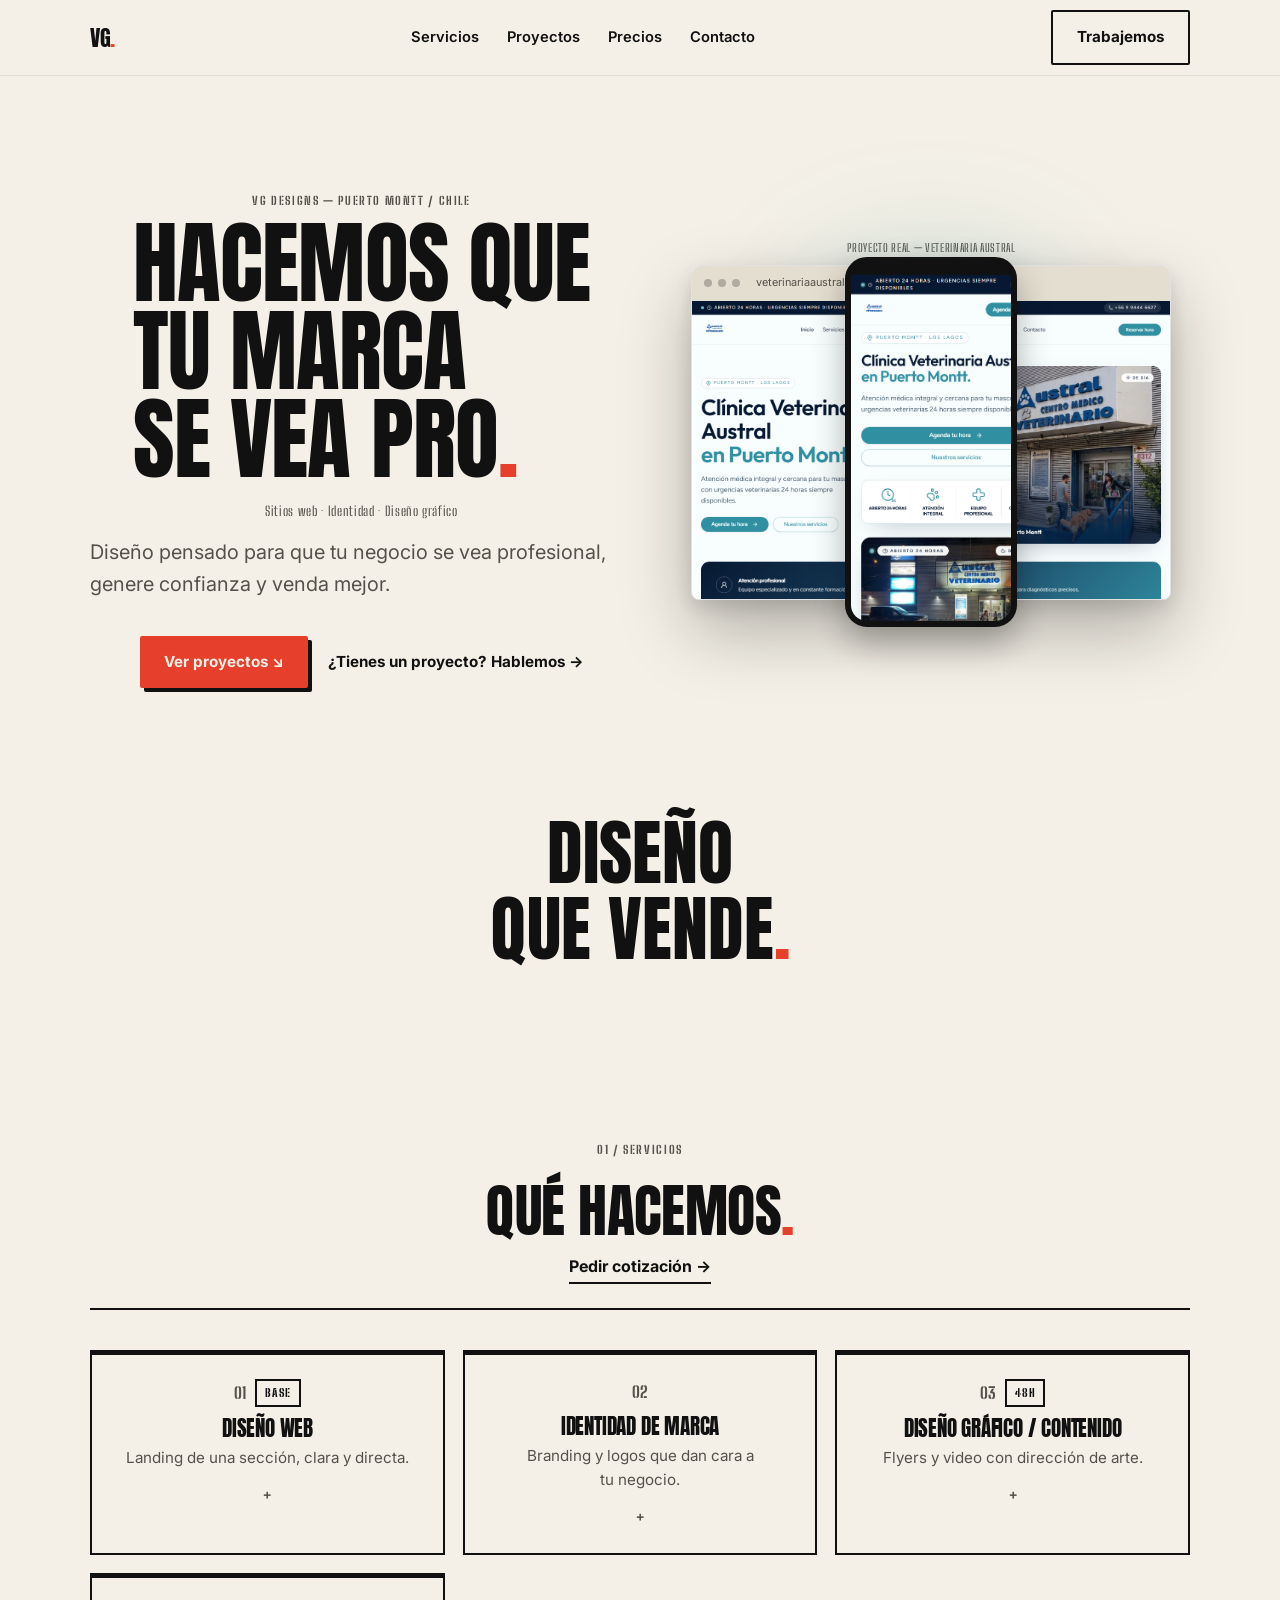
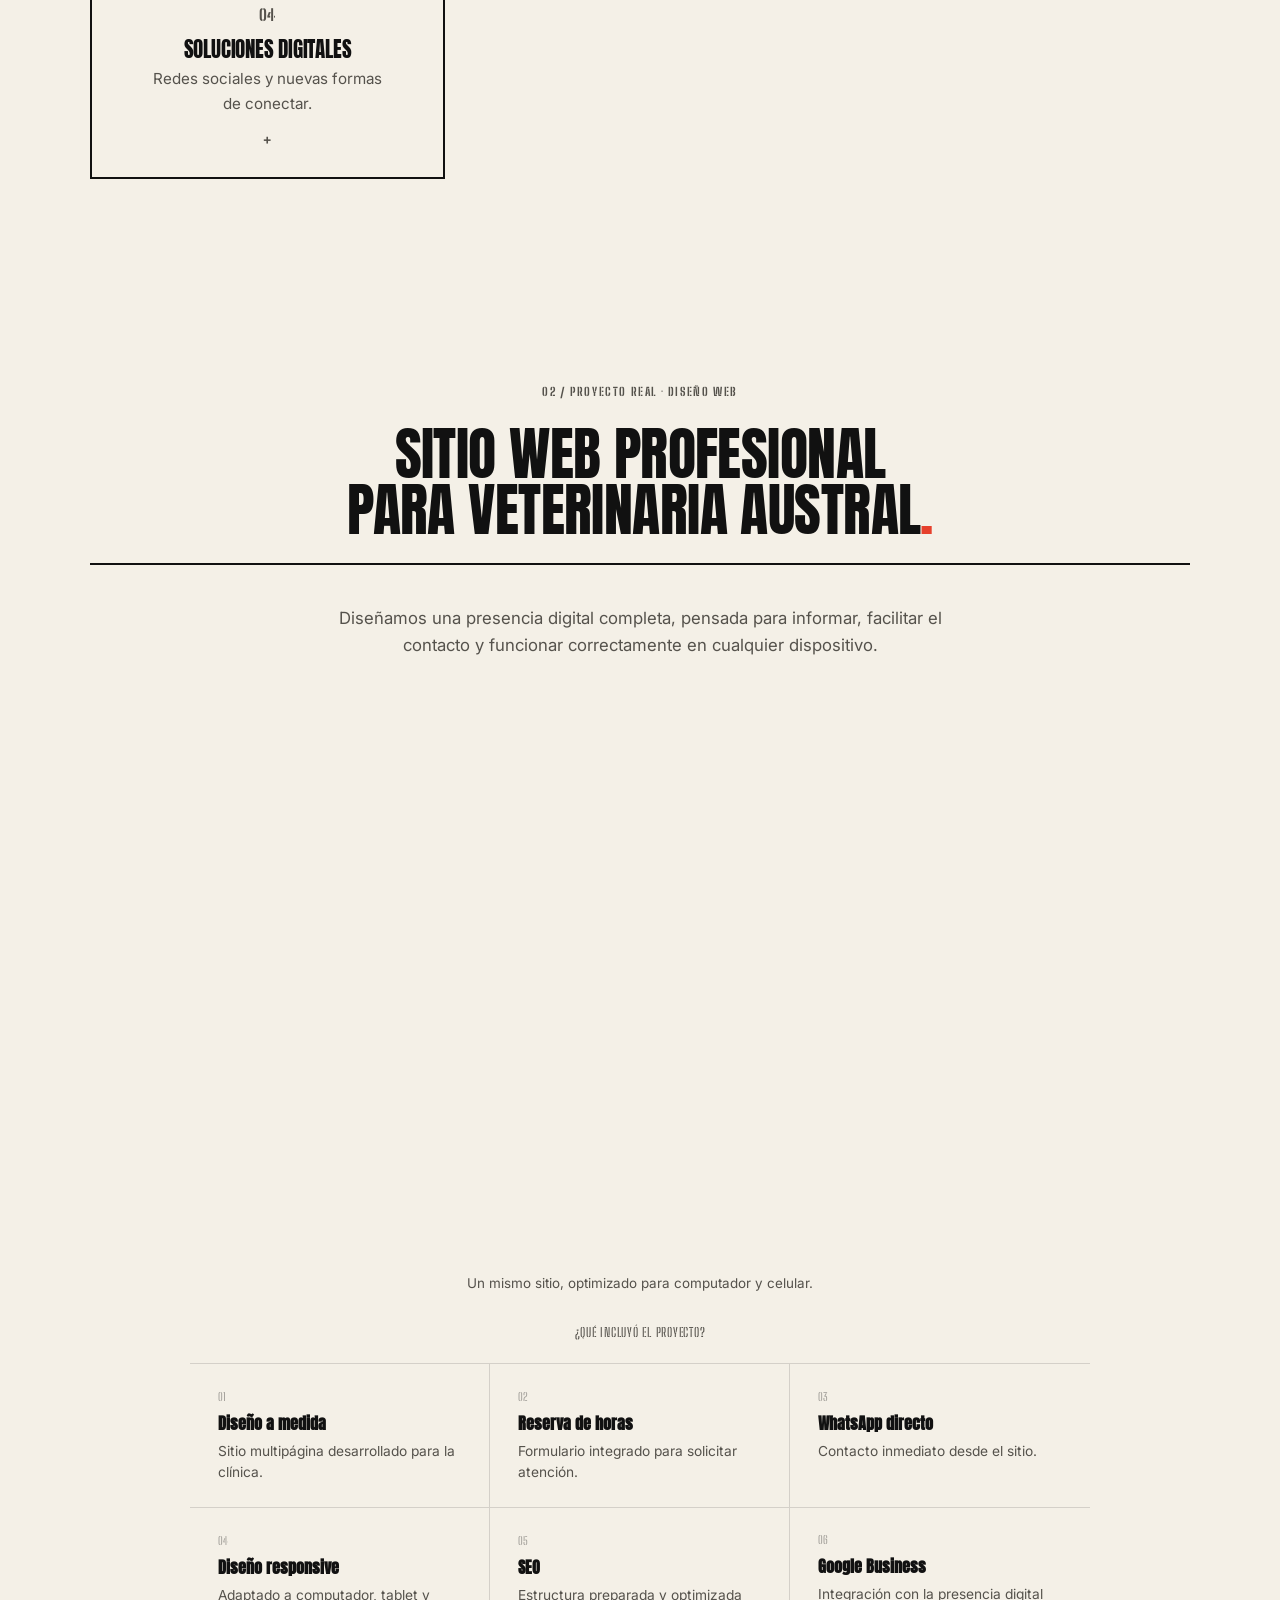
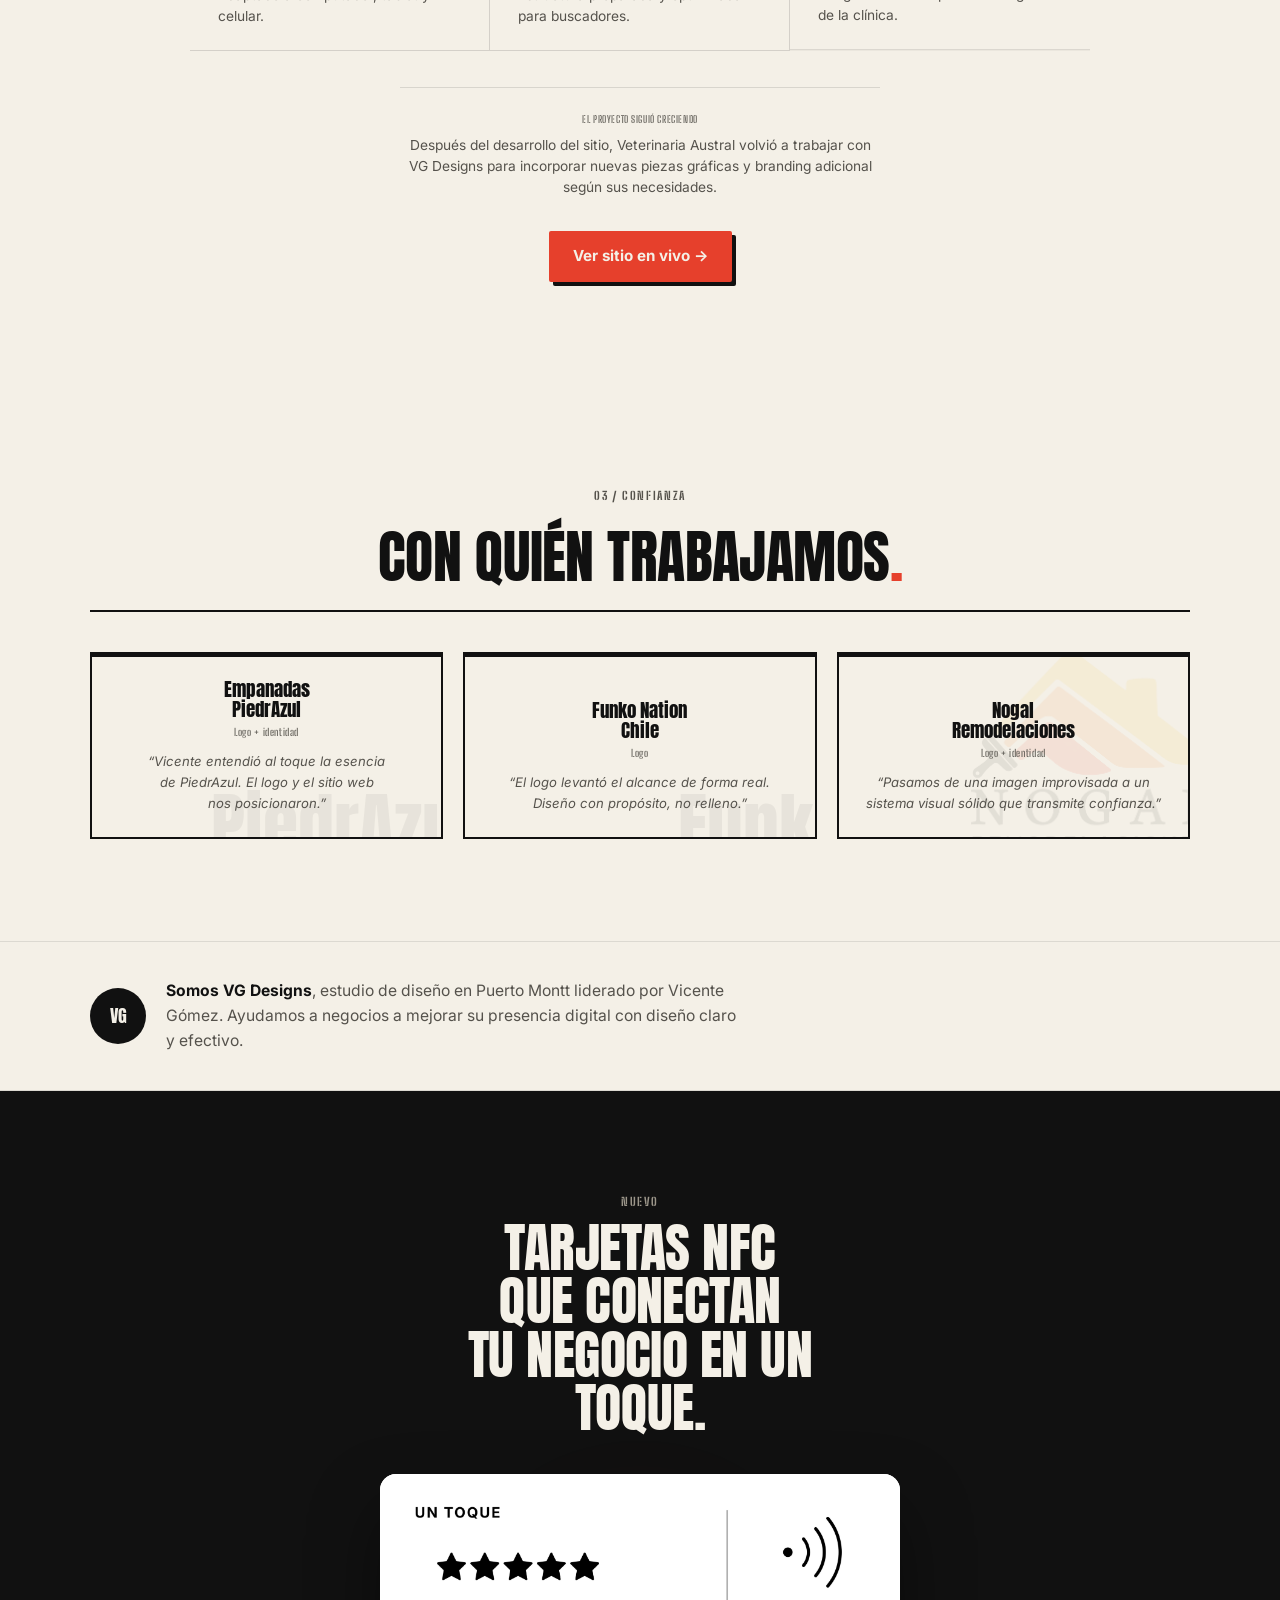
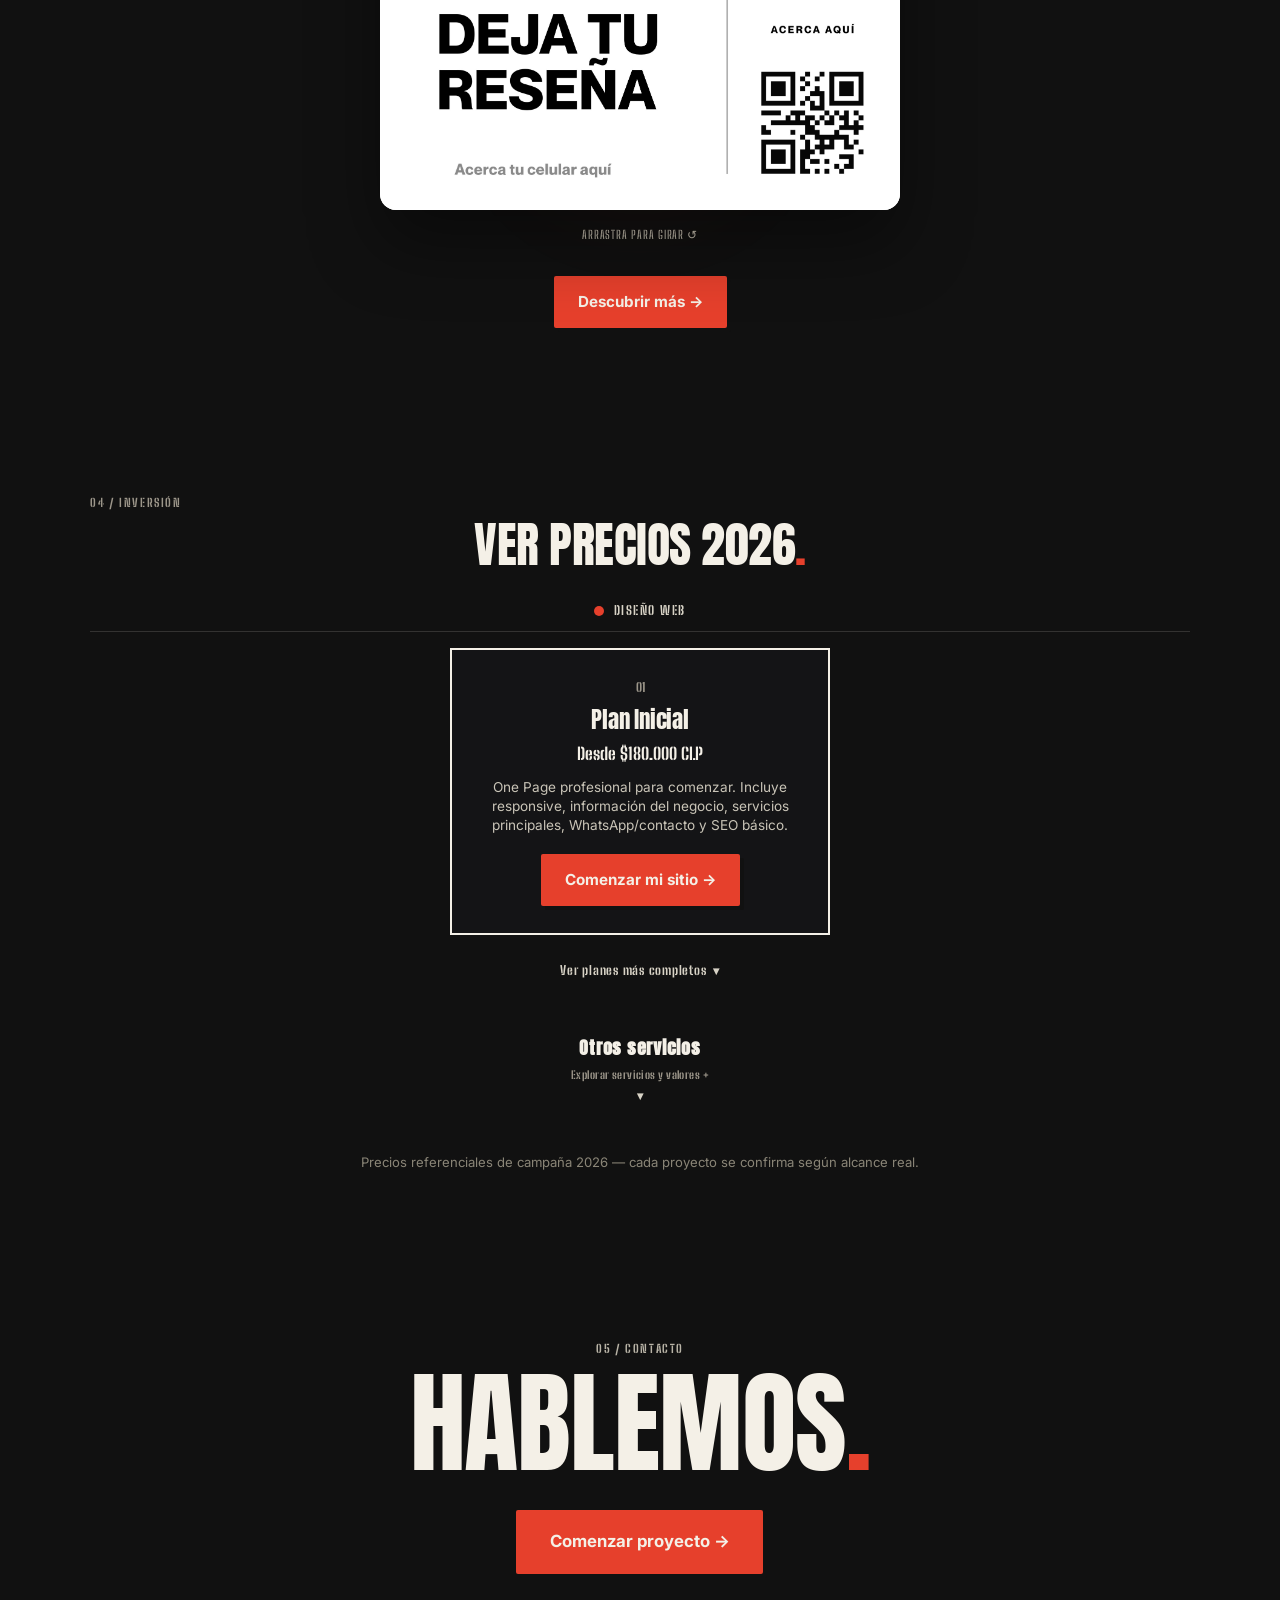
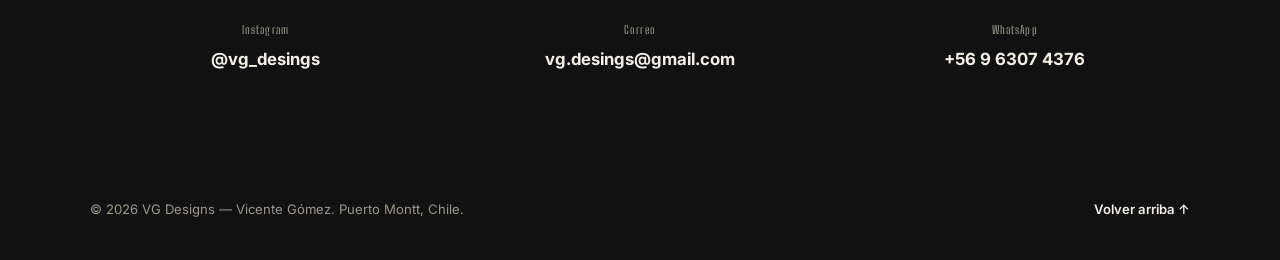
==== commit 030dd728: "update website design" ====
--- a/index.html
+++ b/index.html
@@ -12,7 +12,7 @@
 
 <link rel="icon" href="data:image/svg+xml,%3Csvg xmlns='http://www.w3.org/2000/svg' viewBox='0 0 100 100'%3E%3Crect width='100' height='100' fill='%230b0b0c'/%3E%3Ctext x='50' y='68' font-family='Arial,sans-serif' font-weight='900' font-size='58' fill='%23f5f1ea' text-anchor='middle'%3EVG%3C/text%3E%3Crect x='72' y='20' width='14' height='14' fill='%23e6402c'/%3E%3C/svg%3E">
 
-<link rel="stylesheet" href="styles.css?v=20260915">
+<link rel="stylesheet" href="styles.css?v=20260918">
 <noscript><style>.reveal{opacity:1!important;transform:none!important;}.splash{display:none!important;}</style></noscript>
 </head>
 <body>
@@ -49,16 +49,52 @@
 
   <!-- ============== HERO ============== -->
   <section class="hero" id="inicio">
-    <div class="hero-grain" aria-hidden="true"></div>
-
     <div class="container hero-inner">
-      <p class="kicker reveal">VG DESIGNS — EST. 2024 · PUERTO MONTT</p>
-      <h1 class="hero-title reveal" data-split>DISEÑO<br>QUE VENDE<span class="dot">.</span></h1>
-      <p class="hero-sub reveal">Identidad, sitios web y piezas gráficas para marcas que quieren notarse. Menos ruido, más impacto.</p>
-      <div class="hero-actions reveal">
-        <a class="btn btn-primary" data-magnetic href="#proyectos">Ver proyectos ↓</a>
-        <a class="btn btn-ghost-light" data-magnetic href="https://wa.me/56963074376?text=Hola%20Vicente%2C%20quiero%20cotizar%20un%20proyecto" target="_blank" rel="noopener">Escríbeme por WhatsApp</a>
-      </div>
+      <div class="hero-copy">
+        <p class="kicker reveal">VG DESIGNS — PUERTO MONTT / CHILE</p>
+        <h1 class="hero-title reveal" data-split>HACEMOS QUE<br>TU MARCA<br>SE VEA PRO<span class="dot">.</span></h1>
+        <p class="hero-tags reveal">Sitios web · Identidad · Diseño gráfico</p>
+        <p class="hero-sub reveal">Diseño pensado para que tu negocio se vea profesional, genere confianza y venda mejor.</p>
+        <div class="hero-actions reveal">
+          <a class="btn btn-primary" data-magnetic href="#proyectos">Ver proyectos ↘</a>
+          <a class="btn btn-ghost-light" data-magnetic href="https://wa.me/56963074376?text=Hola%20Vicente%2C%20quiero%20cotizar%20un%20proyecto" target="_blank" rel="noopener">¿Tienes un proyecto? Hablemos →</a>
+        </div>
+      </div>
+
+      <!-- Prueba visual real — mismo mockup/imágenes que #proyectos, reutilizado tal cual -->
+      <div class="hero-visual reveal" aria-hidden="true">
+        <p class="hero-visual-label">Proyecto real — Veterinaria Austral</p>
+        <div class="case-devices hero-devices">
+          <div class="device-laptop-lg">
+            <div class="device-laptop-screen">
+              <div class="device-laptop-bar">
+                <span></span><span></span><span></span>
+                <i>veterinariaaustral.cl</i>
+              </div>
+              <div class="device-scroll-frame">
+                <img class="device-scroll-img" src="assets/img/case-veterinaria-desktop.png" alt="">
+                <span class="device-shine"></span>
+              </div>
+            </div>
+            <div class="device-phone-wrap">
+              <div class="device-phone-lg">
+                <div class="device-phone-notch"></div>
+                <div class="device-scroll-frame device-scroll-frame-sm">
+                  <img class="device-scroll-img" src="assets/img/case-veterinaria-mobile.png" alt="">
+                  <span class="device-shine"></span>
+                </div>
+              </div>
+            </div>
+          </div>
+        </div>
+      </div>
+    </div>
+  </section>
+
+  <!-- ============== TRANSICIÓN ============== -->
+  <section class="hero-transition">
+    <div class="container">
+      <p class="hero-transition-text reveal">DISEÑO<br>QUE VENDE<span class="dot">.</span></p>
     </div>
   </section>
 
@@ -67,7 +103,7 @@
     <div class="container">
       <div class="section-head">
         <p class="kicker reveal">01 / SERVICIOS</p>
-        <h2 class="reveal">Qué hago<span class="dot">.</span></h2>
+        <h2 class="reveal">Qué hacemos<span class="dot">.</span></h2>
         <a class="link-arrow reveal" href="https://wa.me/56963074376?text=Hola%20Vicente%2C%20quiero%20pedir%20una%20cotizaci%C3%B3n" target="_blank" rel="noopener">Pedir cotización →</a>
       </div>
 
@@ -177,7 +213,7 @@
     <div class="container">
       <div class="section-head">
         <p class="kicker reveal">03 / CONFIANZA</p>
-        <h2 class="reveal">Con quién he trabajado<span class="dot">.</span></h2>
+        <h2 class="reveal">Con quién trabajamos<span class="dot">.</span></h2>
       </div>
 
       <div class="logo-grid" data-stagger-group>
@@ -201,11 +237,11 @@
     </div>
   </section>
 
-  <!-- ============== SOBRE MÍ (bloque chico) ============== -->
-  <section class="about-strip reveal" id="sobre-mi">
+  <!-- ============== QUIÉNES SOMOS (bloque chico) ============== -->
+  <section class="about-strip reveal" id="sobre-nosotros">
     <div class="container about-strip-inner">
       <div class="about-avatar" aria-hidden="true"><span>VG</span></div>
-      <p class="about-text"><strong>Hola, soy Vicente Gómez</strong>, creador de VG Designs. Ayudo a negocios de Puerto Montt a mejorar su presencia digital con diseño claro y efectivo.</p>
+      <p class="about-text"><strong>Somos VG Designs</strong>, estudio de diseño en Puerto Montt liderado por Vicente Gómez. Ayudamos a negocios a mejorar su presencia digital con diseño claro y efectivo.</p>
     </div>
   </section>
 
@@ -432,6 +468,6 @@
 <script defer src="lib/gsap.min.js"></script>
 <script defer src="lib/ScrollTrigger.min.js"></script>
 <script defer src="lib/manifest.js"></script>
-<script defer src="main.js?v=20260915"></script>
+<script defer src="main.js?v=20260918"></script>
 </body>
 </html>
--- a/styles.css
+++ b/styles.css
@@ -250,27 +250,52 @@
    ============================================================= */
 .hero {
   position: relative;
-  min-height: 92svh;
-  display: flex; flex-direction: column; justify-content: center;
-  padding-top: calc(var(--nav-h) + 2rem);
-  padding-bottom: 4rem;
+  padding-block: calc(var(--nav-h) + 2.5rem) 3.5rem;
   background: var(--paper);
   overflow: clip;
 }
-.hero-grain {
-  position: absolute; inset: -10%;
-  pointer-events: none;
-  opacity: .16;
-  background-image: url("data:image/svg+xml,%3Csvg xmlns='http://www.w3.org/2000/svg' width='140' height='140'%3E%3Cfilter id='n'%3E%3CfeTurbulence type='fractalNoise' baseFrequency='0.9' numOctaves='2' stitchTiles='stitch'/%3E%3C/filter%3E%3Crect width='100%25' height='100%25' filter='url(%23n)' opacity='0.35'/%3E%3C/svg%3E");
-  mix-blend-mode: multiply;
-}
-.hero-inner { position: relative; z-index: 1; text-align: center; display: flex; flex-direction: column; align-items: center; }
+.hero-inner {
+  position: relative; z-index: 1;
+  display: flex; flex-direction: column; align-items: center; text-align: center;
+  gap: 3rem;
+}
+@media (min-width: 960px) {
+  .hero-inner {
+    display: grid; grid-template-columns: 1.05fr 1fr; align-items: center;
+    text-align: left; gap: 2.5rem;
+  }
+  .hero-copy { align-items: flex-start; }
+}
+.hero-copy { display: flex; flex-direction: column; align-items: center; }
 .hero-title {
-  font-size: clamp(3rem, 12vw, 8.5rem);
-  max-width: 16ch;
-}
-.hero-sub { max-width: 42ch; margin-top: 1.25rem; font-size: clamp(1.02rem, 1.7vw, 1.25rem); color: var(--ink-dim); }
+  font-size: clamp(2.6rem, 8vw, 5.6rem);
+  max-width: 14ch;
+}
+.hero-tags {
+  margin-top: 1.1rem;
+  font-family: var(--font-stencil); font-size: .82rem; letter-spacing: .05em;
+  color: var(--ink-dim);
+}
+.hero-sub { max-width: 42ch; margin-top: .85rem; font-size: clamp(1.02rem, 1.7vw, 1.25rem); color: var(--ink-dim); }
 .hero-actions { display: flex; flex-wrap: wrap; justify-content: center; gap: 1.25rem; align-items: center; margin-top: 2.25rem; }
+@media (min-width: 960px) { .hero-actions { justify-content: flex-start; } }
+
+/* Hero visual — reuses the real Veterinaria Austral mockup (.case-devices) from #proyectos as-is */
+.hero-visual { width: 100%; }
+.hero-visual-label {
+  text-align: center; font-family: var(--font-stencil); font-size: .7rem;
+  letter-spacing: .06em; text-transform: uppercase; color: var(--ink-dim);
+  margin-bottom: .5rem;
+}
+.hero-devices.case-devices { padding: 0 0 2.5rem; }
+.hero-devices .device-laptop-lg { max-width: 480px; }
+
+/* ---------- Transition beat: "DISEÑO QUE VENDE." between Hero and Servicios ---------- */
+.hero-transition { padding-block: clamp(2.5rem, 6vw, 4.5rem); background: var(--paper); text-align: center; }
+.hero-transition-text {
+  font-family: var(--font-display); text-transform: uppercase;
+  font-size: clamp(2rem, 6.5vw, 4.5rem); line-height: 1.05;
+}
 
 .tag-dot { width: 8px; height: 8px; border-radius: 50%; flex: none; background: var(--red); }
 
@@ -515,7 +540,7 @@
 .device-laptop-bar span { width: 8px; height: 8px; border-radius: 50%; background: rgba(17,17,17,.25); }
 .device-laptop-bar i { margin-left: .7rem; font-size: .68rem; color: var(--ink-dim); font-style: normal; }
 
-.device-scroll-frame { position: relative; overflow: hidden; height: 460px; background: #eaf6f4; }
+.device-scroll-frame { position: relative; overflow: hidden; height: auto; aspect-ratio: 16 / 10; background: #eaf6f4; }
 .device-scroll-frame-sm { height: auto; aspect-ratio: 9 / 19.5; }
 .device-scroll-img {
   display: block; width: 100%; height: auto;
@@ -556,19 +581,21 @@
 @keyframes deviceFloat { 0%, 100% { transform: translateY(0); } 50% { transform: translateY(-8px); } }
 @keyframes deviceGlow { 0%, 100% { opacity: .55; } 50% { opacity: 1; } }
 @keyframes deviceShine { 0%, 100% { background-position: 0% 0%; } 50% { background-position: 100% 100%; } }
-/* Multi-stop tour through the real site (hero → services → gallery/reviews → back), not a single bounce */
+/* Multi-stop tour through the real site (hero → services → gallery/reviews → back), not a single bounce.
+   Percentages are relative to the image's OWN rendered height, so — unlike fixed px — the stops stay
+   correctly calibrated at any frame width (the frame/image ratio is constant since both scale together). */
 @keyframes deviceScroll {
   0%, 8%   { transform: translateY(0); }
-  28%, 38% { transform: translateY(-620px); }
-  58%, 68% { transform: translateY(-1240px); }
-  88%, 96% { transform: translateY(-1810px); }
+  28%, 38% { transform: translateY(-24%); }
+  58%, 68% { transform: translateY(-48%); }
+  88%, 96% { transform: translateY(-72%); }
   100%     { transform: translateY(0); }
 }
 @keyframes deviceScrollSm {
   0%, 8%   { transform: translateY(0); }
-  28%, 38% { transform: translateY(-300px); }
-  58%, 68% { transform: translateY(-560px); }
-  88%, 96% { transform: translateY(-820px); }
+  28%, 38% { transform: translateY(-26%); }
+  58%, 68% { transform: translateY(-52%); }
+  88%, 96% { transform: translateY(-78%); }
   100%     { transform: translateY(0); }
 }
 @media (prefers-reduced-motion: reduce) {
